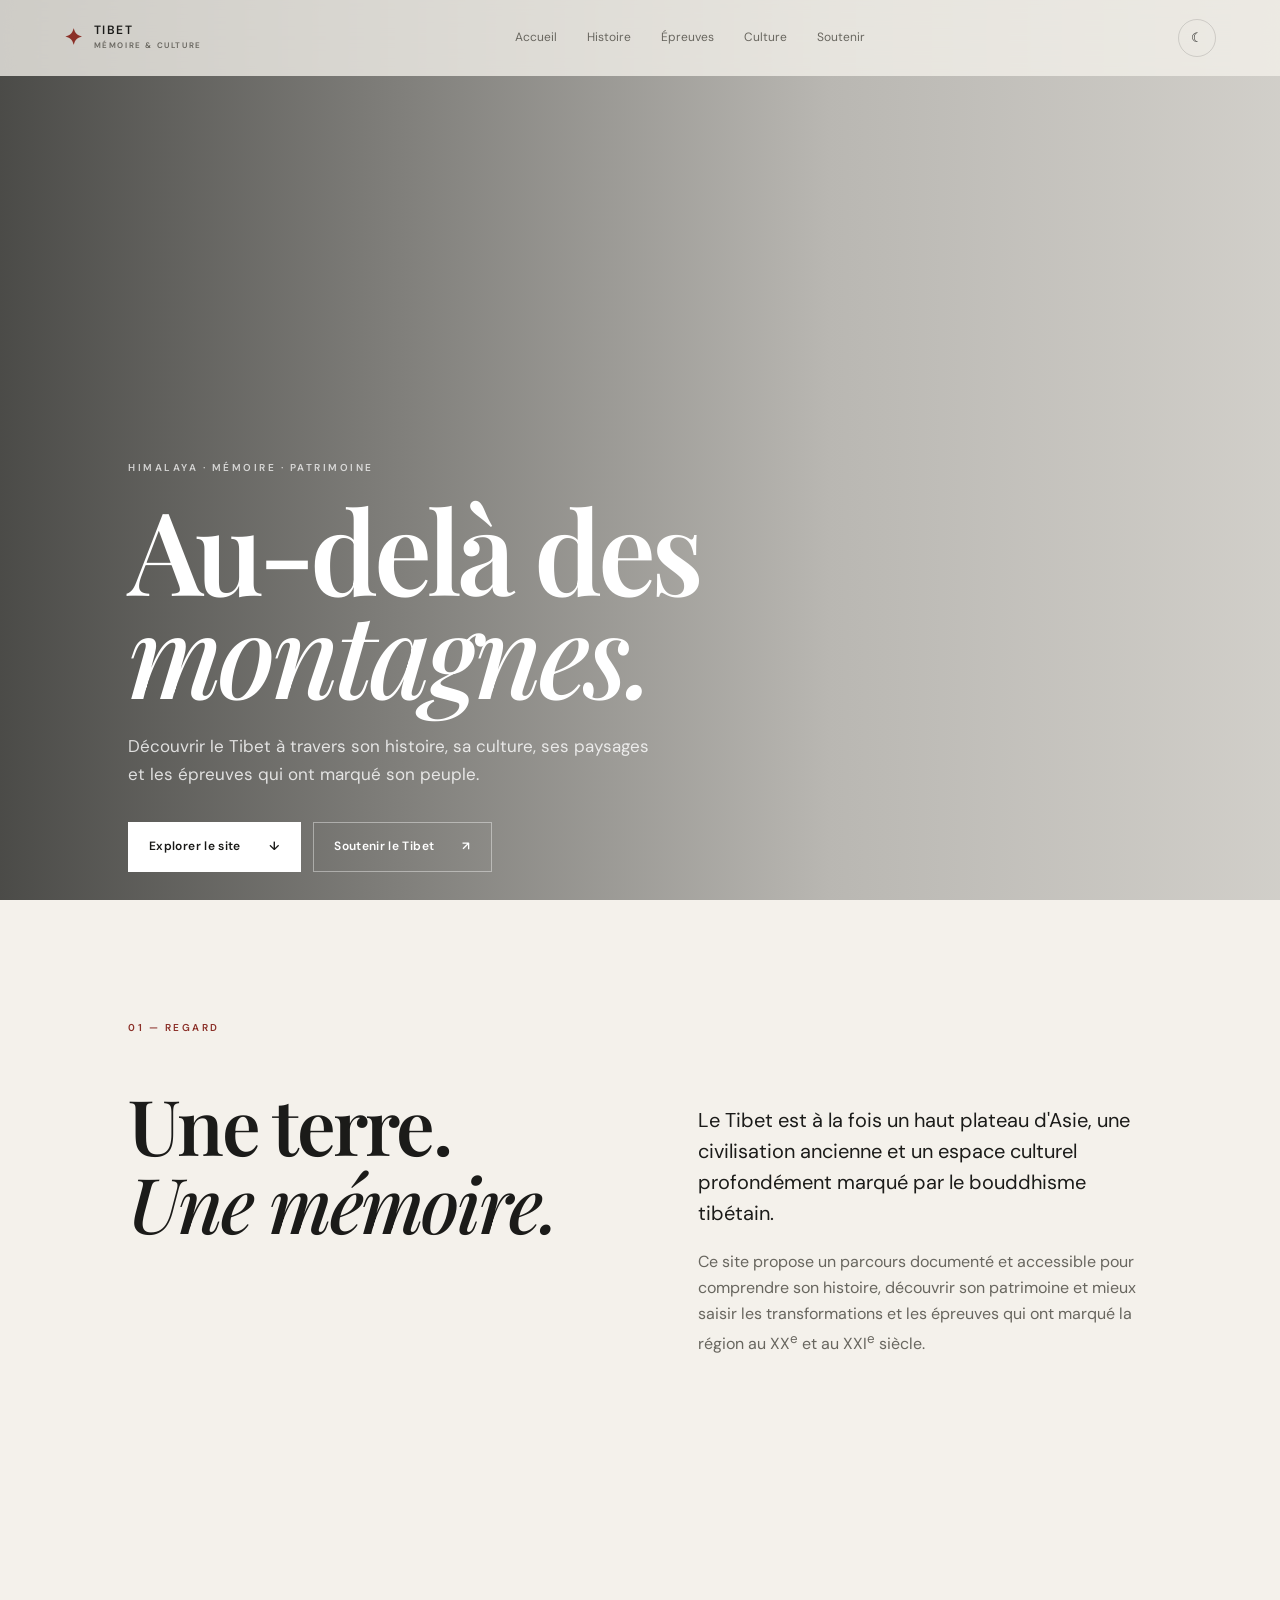
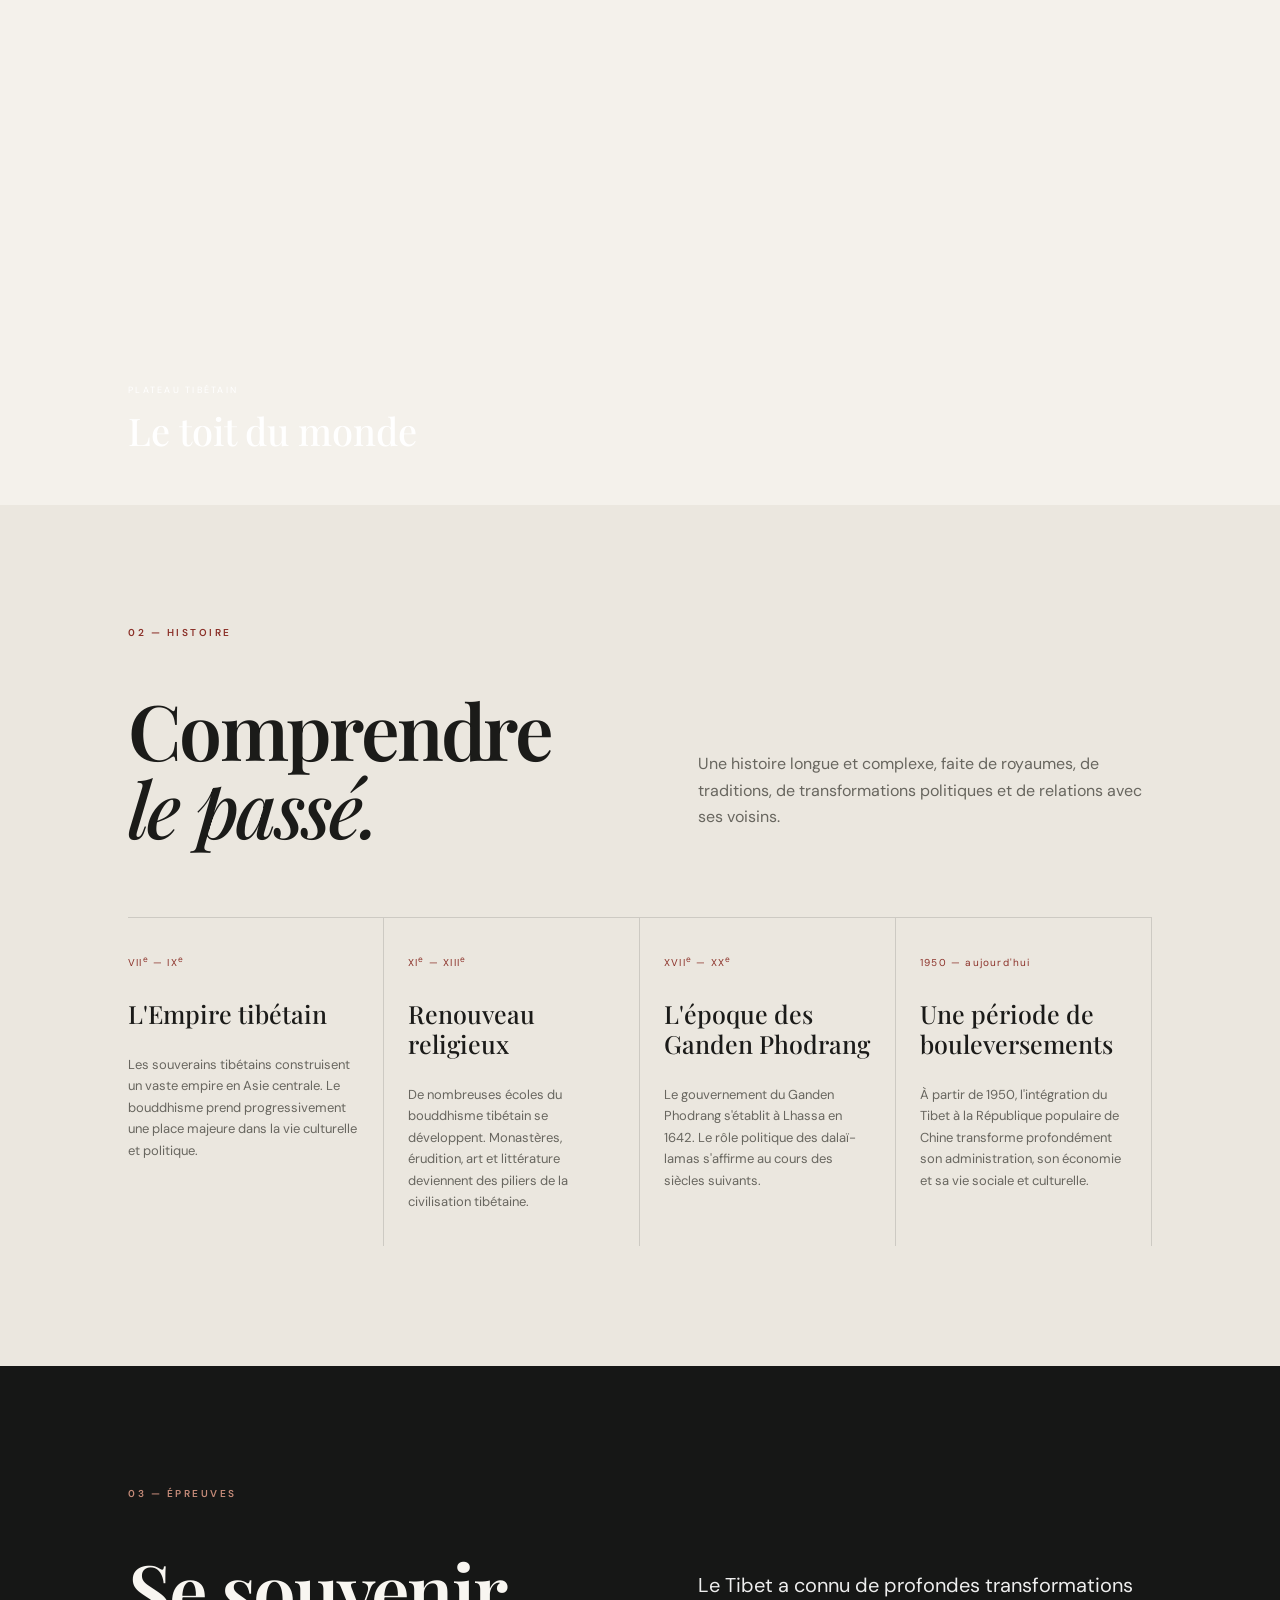
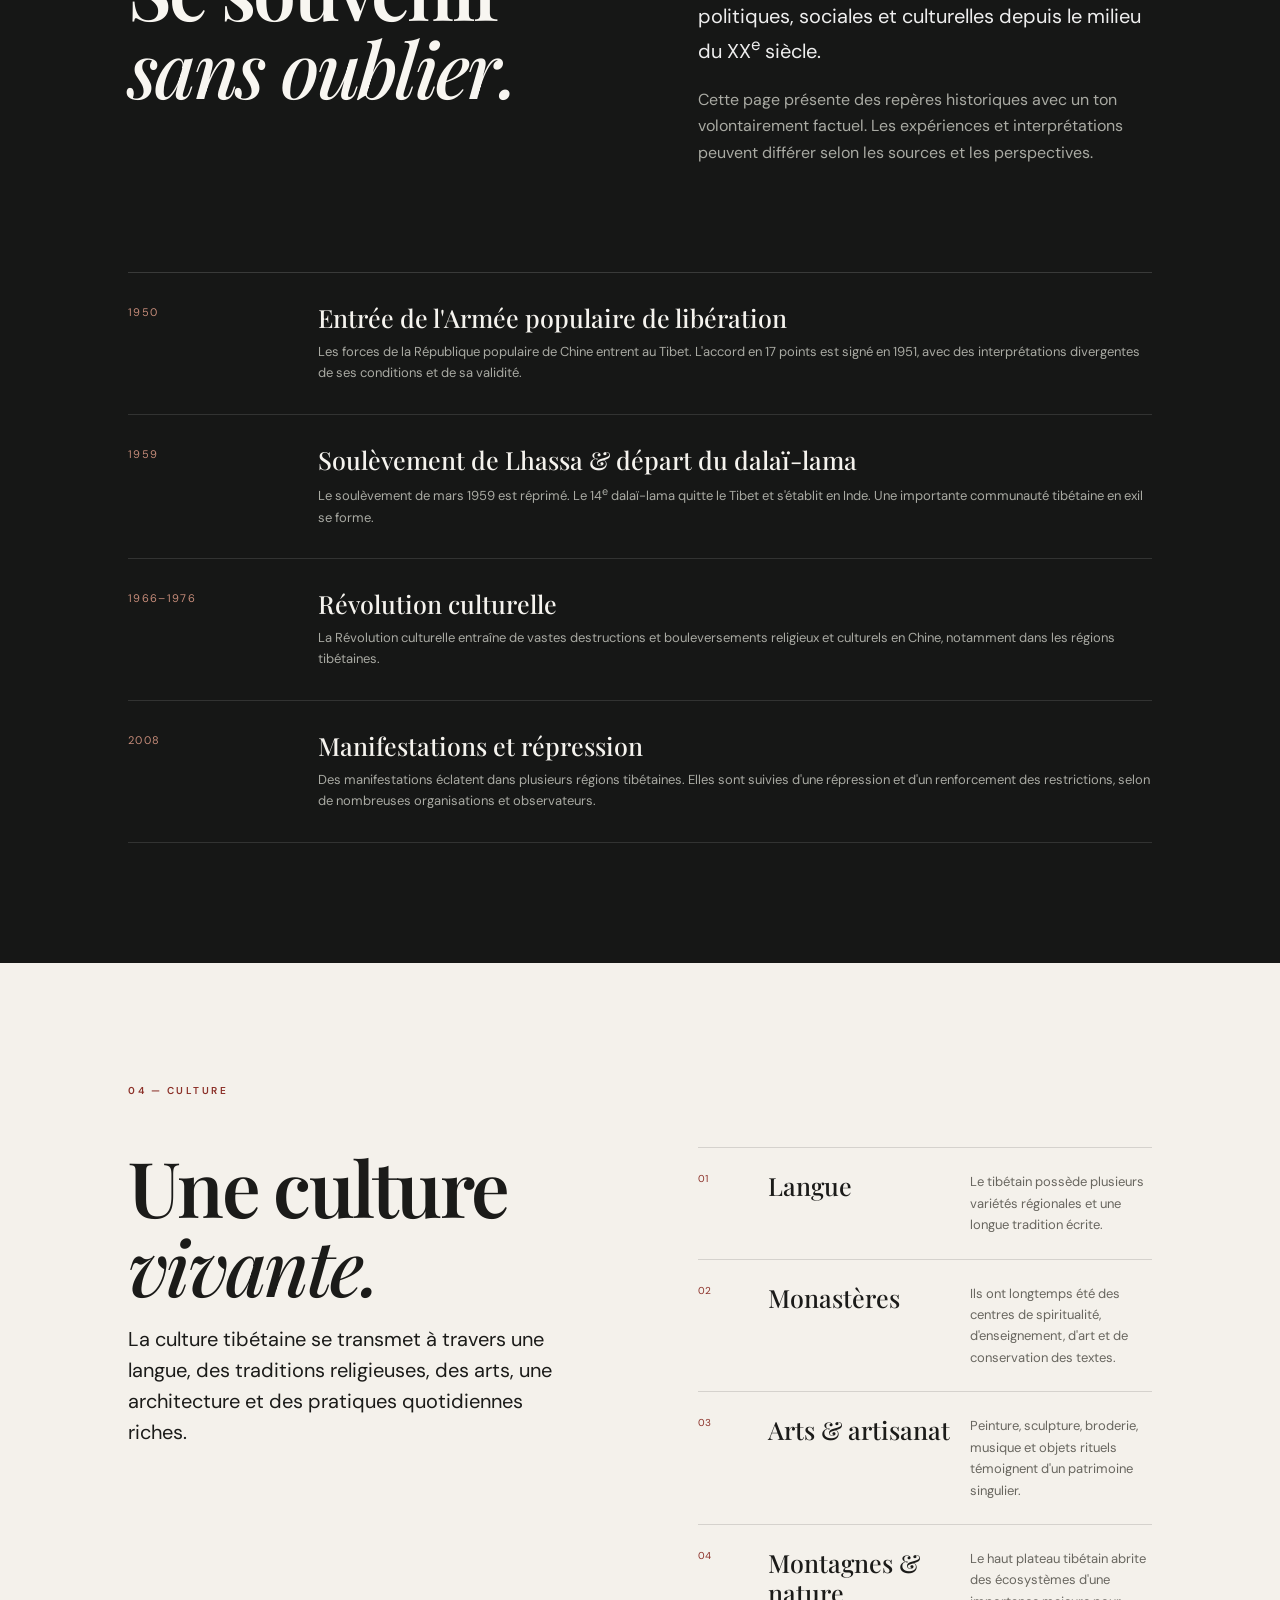
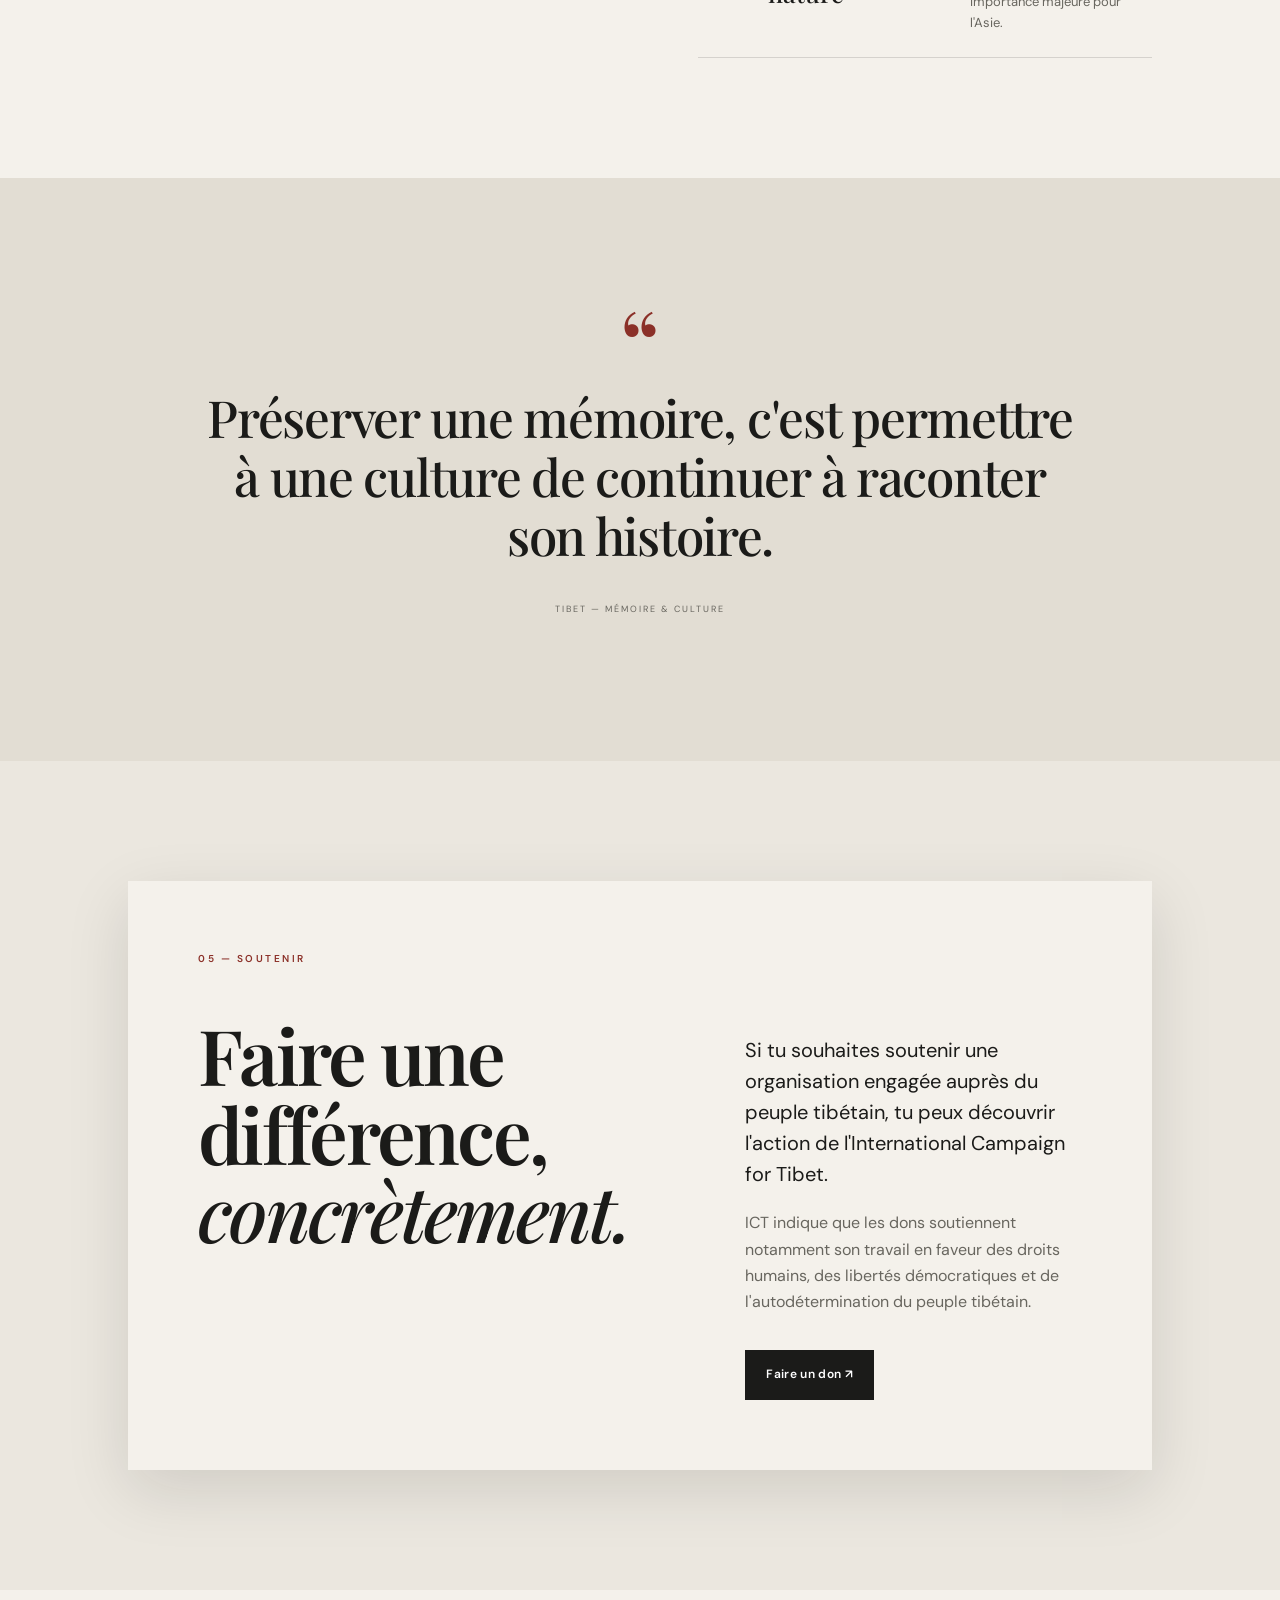
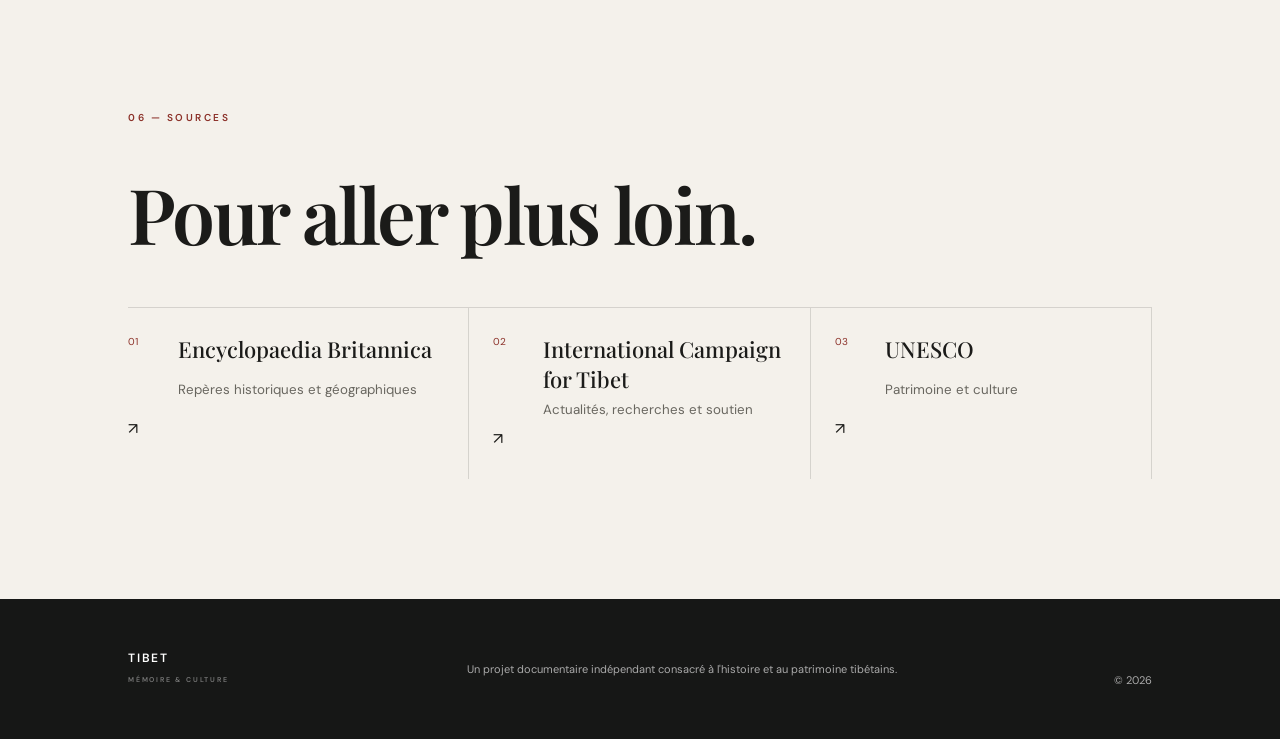
==== index.html @ 8e28e3fe "Add files via upload" ====
<!doctype html>
<html lang="fr">
<head>
  <meta charset="utf-8">
  <meta name="viewport" content="width=device-width,initial-scale=1">
  <meta name="description" content="Tibet — mémoire, culture et résilience. Un site documentaire consacré à l'histoire, au patrimoine et aux épreuves du Tibet.">
  <title>Tibet — Mémoire & Culture</title>
  <link rel="preconnect" href="https://fonts.googleapis.com">
  <link rel="preconnect" href="https://fonts.gstatic.com" crossorigin>
  <link href="https://fonts.googleapis.com/css2?family=DM+Sans:wght@400;500;600&family=Playfair+Display:wght@500;600;700&display=swap" rel="stylesheet">
  <link rel="stylesheet" href="style.css">
</head>
<body>
<header class="site-header">
  <a class="brand" href="#accueil" aria-label="Tibet Mémoire accueil"><span class="brand-mark">✦</span><span>TIBET<br><small>MÉMOIRE & CULTURE</small></span></a>
  <nav id="nav">
    <a href="#accueil">Accueil</a><a href="#histoire">Histoire</a><a href="#epreuves">Épreuves</a><a href="#culture">Culture</a><a href="#soutenir">Soutenir</a>
  </nav>
  <button class="theme-toggle" id="themeToggle" aria-label="Changer de thème"><span>☾</span></button>
  <button class="menu-toggle" id="menuToggle" aria-label="Ouvrir le menu">☰</button>
</header>

<main>
<section class="hero" id="accueil">
  <div class="hero-overlay"></div>
  <div class="hero-content reveal">
    <p class="eyebrow">Himalaya · Mémoire · Patrimoine</p>
    <h1>Au-delà des<br><em>montagnes.</em></h1>
    <p class="hero-copy">Découvrir le Tibet à travers son histoire, sa culture, ses paysages et les épreuves qui ont marqué son peuple.</p>
    <div class="actions"><a class="btn btn-light" href="#histoire">Explorer le site <span>↓</span></a><a class="btn btn-ghost" href="#soutenir">Soutenir le Tibet <span>↗</span></a></div>
  </div>
  <div class="hero-scroll">FAIRE DÉFILER <span>↓</span></div>
</section>

<section class="intro section reveal">
  <div class="section-label">01 — Regard</div>
  <div class="intro-grid"><h2>Une terre.<br><em>Une mémoire.</em></h2><div><p class="lead">Le Tibet est à la fois un haut plateau d'Asie, une civilisation ancienne et un espace culturel profondément marqué par le bouddhisme tibétain.</p><p>Ce site propose un parcours documenté et accessible pour comprendre son histoire, découvrir son patrimoine et mieux saisir les transformations et les épreuves qui ont marqué la région au XX<sup>e</sup> et au XXI<sup>e</sup> siècle.</p></div></div>
</section>

<section class="feature-image" aria-label="Paysage himalayen"><div class="feature-caption"><span>PLATEAU TIBÉTAIN</span><strong>Le toit du monde</strong></div></section>

<section class="cards section reveal" id="histoire">
  <div class="section-label">02 — Histoire</div>
  <div class="cards-head"><h2>Comprendre<br><em>le passé.</em></h2><p>Une histoire longue et complexe, faite de royaumes, de traditions, de transformations politiques et de relations avec ses voisins.</p></div>
  <div class="timeline">
    <article><span class="year">VII<sup>e</sup> — IX<sup>e</sup></span><h3>L'Empire tibétain</h3><p>Les souverains tibétains construisent un vaste empire en Asie centrale. Le bouddhisme prend progressivement une place majeure dans la vie culturelle et politique.</p></article>
    <article><span class="year">XI<sup>e</sup> — XIII<sup>e</sup></span><h3>Renouveau religieux</h3><p>De nombreuses écoles du bouddhisme tibétain se développent. Monastères, érudition, art et littérature deviennent des piliers de la civilisation tibétaine.</p></article>
    <article><span class="year">XVII<sup>e</sup> — XX<sup>e</sup></span><h3>L'époque des Ganden Phodrang</h3><p>Le gouvernement du Ganden Phodrang s'établit à Lhassa en 1642. Le rôle politique des dalaï-lamas s'affirme au cours des siècles suivants.</p></article>
    <article><span class="year">1950 — aujourd'hui</span><h3>Une période de bouleversements</h3><p>À partir de 1950, l'intégration du Tibet à la République populaire de Chine transforme profondément son administration, son économie et sa vie sociale et culturelle.</p></article>
  </div>
</section>

<section class="dark-section reveal" id="epreuves">
  <div class="section section-dark"><div class="section-label">03 — Épreuves</div><div class="dark-grid"><div><h2>Se souvenir<br><em>sans oublier.</em></h2></div><div><p class="lead">Le Tibet a connu de profondes transformations politiques, sociales et culturelles depuis le milieu du XX<sup>e</sup> siècle.</p><p>Cette page présente des repères historiques avec un ton volontairement factuel. Les expériences et interprétations peuvent différer selon les sources et les perspectives.</p></div></div>
  <div class="event-list">
    <div><span>1950</span><div><h3>Entrée de l'Armée populaire de libération</h3><p>Les forces de la République populaire de Chine entrent au Tibet. L'accord en 17 points est signé en 1951, avec des interprétations divergentes de ses conditions et de sa validité.</p></div></div>
    <div><span>1959</span><div><h3>Soulèvement de Lhassa & départ du dalaï-lama</h3><p>Le soulèvement de mars 1959 est réprimé. Le 14<sup>e</sup> dalaï-lama quitte le Tibet et s'établit en Inde. Une importante communauté tibétaine en exil se forme.</p></div></div>
    <div><span>1966–1976</span><div><h3>Révolution culturelle</h3><p>La Révolution culturelle entraîne de vastes destructions et bouleversements religieux et culturels en Chine, notamment dans les régions tibétaines.</p></div></div>
    <div><span>2008</span><div><h3>Manifestations et répression</h3><p>Des manifestations éclatent dans plusieurs régions tibétaines. Elles sont suivies d'une répression et d'un renforcement des restrictions, selon de nombreuses organisations et observateurs.</p></div></div>
  </div></div>
</section>

<section class="culture section reveal" id="culture">
  <div class="section-label">04 — Culture</div><div class="culture-grid"><div><h2>Une culture<br><em>vivante.</em></h2><p class="lead">La culture tibétaine se transmet à travers une langue, des traditions religieuses, des arts, une architecture et des pratiques quotidiennes riches.</p></div><div class="culture-items">
    <div><span>01</span><h3>Langue</h3><p>Le tibétain possède plusieurs variétés régionales et une longue tradition écrite.</p></div>
    <div><span>02</span><h3>Monastères</h3><p>Ils ont longtemps été des centres de spiritualité, d'enseignement, d'art et de conservation des textes.</p></div>
    <div><span>03</span><h3>Arts & artisanat</h3><p>Peinture, sculpture, broderie, musique et objets rituels témoignent d'un patrimoine singulier.</p></div>
    <div><span>04</span><h3>Montagnes & nature</h3><p>Le haut plateau tibétain abrite des écosystèmes d'une importance majeure pour l'Asie.</p></div>
  </div></div>
</section>

<section class="quote reveal"><div>“</div><blockquote>Préserver une mémoire, c'est permettre à une culture de continuer à raconter son histoire.</blockquote><span>TIBET — MÉMOIRE & CULTURE</span></section>

<section class="support section reveal" id="soutenir">
  <div class="support-card"><div class="section-label">05 — Soutenir</div><div class="support-grid"><div><h2>Faire une différence,<br><em>concrètement.</em></h2></div><div><p class="lead">Si tu souhaites soutenir une organisation engagée auprès du peuple tibétain, tu peux découvrir l'action de l'International Campaign for Tibet.</p><p>ICT indique que les dons soutiennent notamment son travail en faveur des droits humains, des libertés démocratiques et de l'autodétermination du peuple tibétain.</p><a class="btn btn-dark" href="https://savetibet.org/support-tibet/" target="_blank" rel="noopener">Faire un don ↗</a></div></div></div>
</section>

<section class="sources section reveal">
  <div class="section-label">06 — Sources</div><h2>Pour aller plus loin.</h2>
  <div class="source-grid"><a href="https://www.britannica.com/place/Tibet" target="_blank" rel="noopener"><span>01</span><strong>Encyclopaedia Britannica</strong><small>Repères historiques et géographiques</small>↗</a><a href="https://savetibet.org/" target="_blank" rel="noopener"><span>02</span><strong>International Campaign for Tibet</strong><small>Actualités, recherches et soutien</small>↗</a><a href="https://www.unesco.org/en" target="_blank" rel="noopener"><span>03</span><strong>UNESCO</strong><small>Patrimoine et culture</small>↗</a></div>
</section>
</main>

<footer><div class="footer-brand">TIBET<br><small>MÉMOIRE & CULTURE</small></div><p>Un projet documentaire indépendant consacré à l'histoire et au patrimoine tibétains.</p><span>© 2026</span></footer>
<script src="script.js"></script>
</body></html>
---- style.css ----
:root{--bg:#f4f1eb;--surface:#ebe7df;--text:#1b1b19;--muted:#68665f;--line:rgba(27,27,25,.14);--accent:#8b3028;--dark:#161716;--dark2:#20211f;--white:#f8f6f1;--shadow:0 20px 60px rgba(20,20,15,.12)}*{box-sizing:border-box}html{scroll-behavior:smooth}body{margin:0;background:var(--bg);color:var(--text);font-family:"DM Sans",sans-serif;line-height:1.65}a{color:inherit;text-decoration:none}.site-header{height:76px;position:fixed;top:0;left:0;right:0;z-index:20;display:flex;align-items:center;justify-content:space-between;padding:0 5vw;background:rgba(244,241,235,.78);backdrop-filter:blur(16px);border-bottom:1px solid transparent;transition:.3s}.site-header.scrolled{border-color:var(--line)}.brand{display:flex;gap:10px;align-items:center;font-weight:600;letter-spacing:.13em;font-size:12px;line-height:1.15}.brand-mark{font-size:22px;color:var(--accent)}.brand small{font-size:8px;color:var(--muted);letter-spacing:.2em}.site-header nav{display:flex;gap:30px;font-size:12px;color:var(--muted)}.site-header nav a:hover{color:var(--text)}.theme-toggle,.menu-toggle{border:1px solid var(--line);background:transparent;width:38px;height:38px;border-radius:50%;cursor:pointer;color:var(--text)}.menu-toggle{display:none;border-radius:8px}.hero{height:100vh;min-height:680px;position:relative;background-image:url("https://images.unsplash.com/photo-1518005020951-eccb494ad742?auto=format&fit=crop&w=2200&q=85");background-size:cover;background-position:center}.hero-overlay{position:absolute;inset:0;background:linear-gradient(90deg,rgba(10,11,9,.72),rgba(10,11,9,.25) 65%,rgba(10,11,9,.15))}.hero-content{position:absolute;left:10vw;top:50%;transform:translateY(-42%);max-width:760px;color:#fff}.eyebrow,.section-label{font-size:10px;letter-spacing:.25em;text-transform:uppercase;font-weight:600}.eyebrow{color:rgba(255,255,255,.72);margin-bottom:20px}.hero h1{font:600 clamp(64px,9vw,132px)/.9 "Playfair Display",serif;letter-spacing:-.04em;margin:0}.hero h1 em,h2 em{font-weight:500}.hero-copy{font-size:17px;max-width:540px;color:rgba(255,255,255,.8);margin:28px 0 34px}.actions{display:flex;gap:12px}.btn{display:inline-flex;align-items:center;gap:28px;padding:14px 20px;font-size:12px;font-weight:600;letter-spacing:.03em;border:1px solid transparent;transition:.25s}.btn-light{background:#fff;color:#181816}.btn-light:hover{transform:translateY(-2px)}.btn-ghost{border-color:rgba(255,255,255,.4);color:#fff}.btn-ghost:hover{background:rgba(255,255,255,.1)}.hero-scroll{position:absolute;bottom:30px;left:10vw;color:rgba(255,255,255,.65);font-size:9px;letter-spacing:.2em}.hero-scroll span{margin-left:14px}.section{padding:120px 10vw}.section-label{color:var(--accent);margin-bottom:48px}.intro-grid,.cards-head,.dark-grid,.culture-grid,.support-grid{display:grid;grid-template-columns:1fr 1fr;gap:9vw}.intro h2,.cards h2,.dark-section h2,.culture h2,.support h2,.sources h2{font:600 clamp(48px,6vw,82px)/1.02 "Playfair Display",serif;letter-spacing:-.035em;margin:0}.intro p{color:var(--muted);max-width:540px}.lead{font-size:20px;line-height:1.55;color:var(--text)!important}.feature-image{height:68vh;min-height:500px;background:url("https://images.unsplash.com/photo-1548013146-72479768bada?auto=format&fit=crop&w=2200&q=85") center/cover;position:relative}.feature-caption{position:absolute;bottom:8%;left:10vw;color:#fff}.feature-caption span{display:block;font-size:9px;letter-spacing:.25em;margin-bottom:8px}.feature-caption strong{font:500 38px "Playfair Display",serif}.cards{background:var(--surface)}.cards-head{align-items:end;margin-bottom:70px}.cards-head p{color:var(--muted);max-width:470px}.timeline{display:grid;grid-template-columns:repeat(4,1fr);border-top:1px solid var(--line)}.timeline article{padding:30px 22px 20px 0;border-right:1px solid var(--line)}.timeline article+article{padding-left:24px}.year{color:var(--accent);font-size:10px;letter-spacing:.12em}.timeline h3,.event-list h3,.culture-items h3{font:500 25px/1.2 "Playfair Display",serif}.timeline p,.event-list p,.culture-items p{color:var(--muted);font-size:13px}.dark-section{background:var(--dark);color:var(--white)}.section-dark{padding:120px 10vw}.section-dark .section-label{color:#c58b79}.dark-grid{margin-bottom:90px}.dark-grid p{color:#a9aaa3}.dark-grid .lead{color:#eee!important}.event-list{border-top:1px solid rgba(255,255,255,.15)}.event-list>div{display:grid;grid-template-columns:160px 1fr;gap:30px;padding:30px 0;border-bottom:1px solid rgba(255,255,255,.12)}.event-list>div>span{color:#c58b79;font-size:11px;letter-spacing:.12em}.event-list h3{margin:0;color:#f5f3ee}.event-list p{margin:8px 0 0;color:#a9aaa3}.culture-grid{align-items:start}.culture-items{border-top:1px solid var(--line)}.culture-items>div{display:grid;grid-template-columns:50px 1fr 1fr;gap:20px;align-items:start;padding:23px 0;border-bottom:1px solid var(--line)}.culture-items span{color:var(--accent);font-size:10px}.culture-items h3{margin:0}.culture-items p{margin:0}.quote{padding:140px 15vw;text-align:center;background:#e2ddd3}.quote div{font:100px/0.5 "Playfair Display",serif;color:var(--accent)}blockquote{font:500 clamp(32px,4vw,60px)/1.15 "Playfair Display",serif;max-width:900px;margin:20px auto 30px;letter-spacing:-.025em}.quote span{font-size:9px;letter-spacing:.22em;color:var(--muted)}.support{background:var(--surface)}.support-card{padding:70px;background:var(--bg);box-shadow:var(--shadow)}.support-grid p{color:var(--muted);max-width:500px}.btn-dark{background:var(--text);color:#fff;margin-top:18px}.btn-dark:hover{background:var(--accent)}.sources h2{margin-bottom:55px}.source-grid{display:grid;grid-template-columns:repeat(3,1fr);border-top:1px solid var(--line)}.source-grid a{padding:26px 20px 26px 0;border-right:1px solid var(--line);display:grid;grid-template-columns:40px 1fr;gap:5px 10px;transition:.2s}.source-grid a+a{padding-left:24px}.source-grid a:hover{transform:translateY(-3px)}.source-grid span{color:var(--accent);font-size:10px}.source-grid strong{font:500 22px "Playfair Display",serif}.source-grid small{grid-column:2;color:var(--muted)}.source-grid a::after{grid-column:2;color:var(--accent)}footer{background:var(--dark);color:#aaa;padding:50px 10vw;display:grid;grid-template-columns:1fr 2fr auto;gap:30px;align-items:end;font-size:11px}footer p{max-width:450px}.footer-brand{color:#fff;font-size:12px;letter-spacing:.15em;font-weight:600}.footer-brand small{font-size:7px;color:#777}.reveal{opacity:0;transform:translateY(25px);transition:opacity .8s ease,transform .8s ease}.reveal.visible{opacity:1;transform:none}@media(max-width:850px){.site-header{padding:0 5vw}.site-header nav{display:none;position:absolute;top:76px;left:0;right:0;background:var(--bg);padding:20px 5vw;flex-direction:column;gap:18px;border-bottom:1px solid var(--line)}.site-header nav.open{display:flex}.menu-toggle{display:block}.theme-toggle{margin-left:auto;margin-right:10px}.hero-content{left:7vw;right:7vw}.hero h1{font-size:70px}.section,.section-dark{padding:85px 7vw}.intro-grid,.cards-head,.dark-grid,.culture-grid,.support-grid{grid-template-columns:1fr;gap:35px}.timeline{grid-template-columns:1fr 1fr}.timeline article{border-bottom:1px solid var(--line)}.feature-image{height:55vh}.event-list>div{grid-template-columns:90px 1fr}.culture-items>div{grid-template-columns:40px 1fr}.culture-items p{grid-column:2}.source-grid{grid-template-columns:1fr}.source-grid a,.source-grid a+a{padding-left:0;border-right:0;border-bottom:1px solid var(--line)}footer{grid-template-columns:1fr;padding:45px 7vw}}@media(max-width:520px){.hero{min-height:620px}.hero h1{font-size:57px}.hero-copy{font-size:15px}.actions{flex-direction:column;align-items:flex-start}.timeline{grid-template-columns:1fr}.feature-caption strong{font-size:30px}.support-card{padding:35px 25px}.quote{padding:100px 8vw}.event-list>div{grid-template-columns:1fr}.event-list>div>span{margin-bottom:-15px}}
body.dark{--bg:#111210;--surface:#1b1c19;--text:#efede6;--muted:#aaa9a1;--line:rgba(239,237,230,.14);--accent:#c87967}.dark .site-header{background:rgba(17,18,16,.78)}body.dark .cards,body.dark .support{background:#1b1c19}body.dark .quote{background:#242520}body.dark .support-card{background:#111210}body.dark .lead{color:#eee!important}
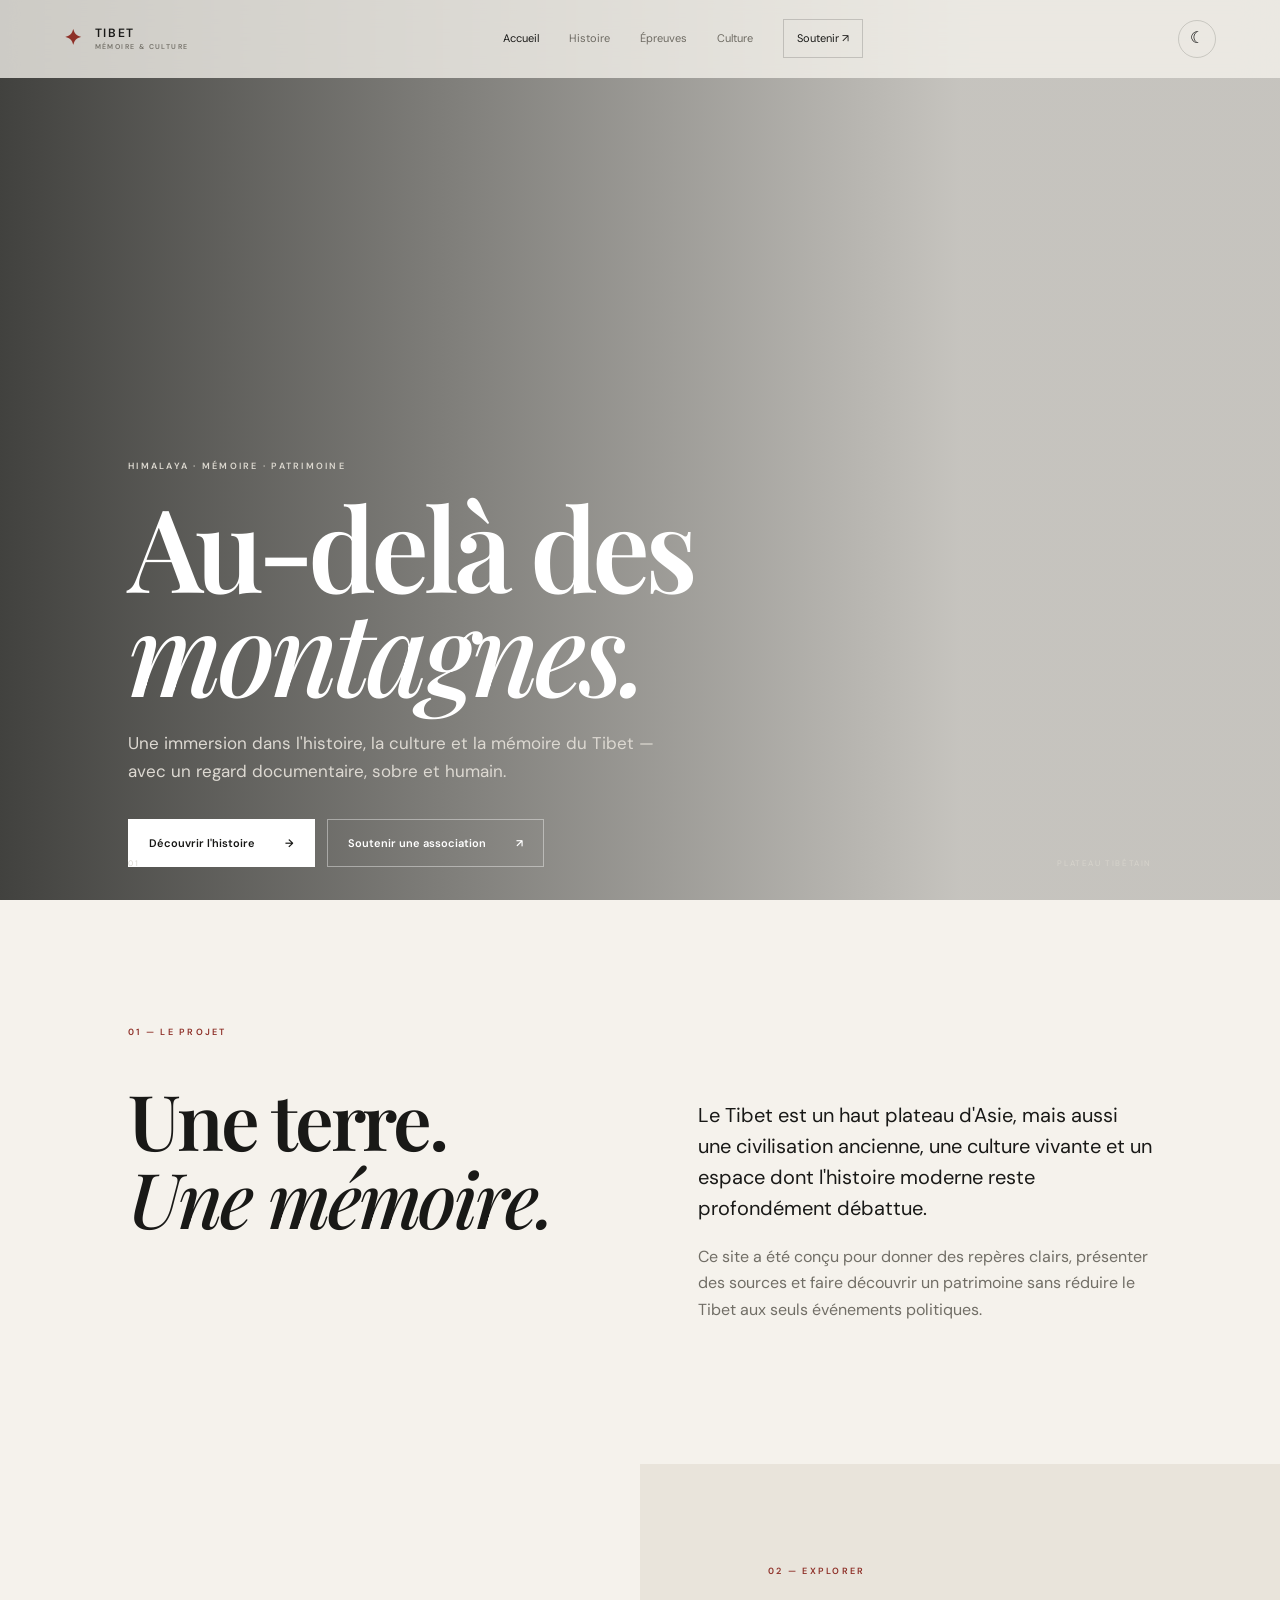
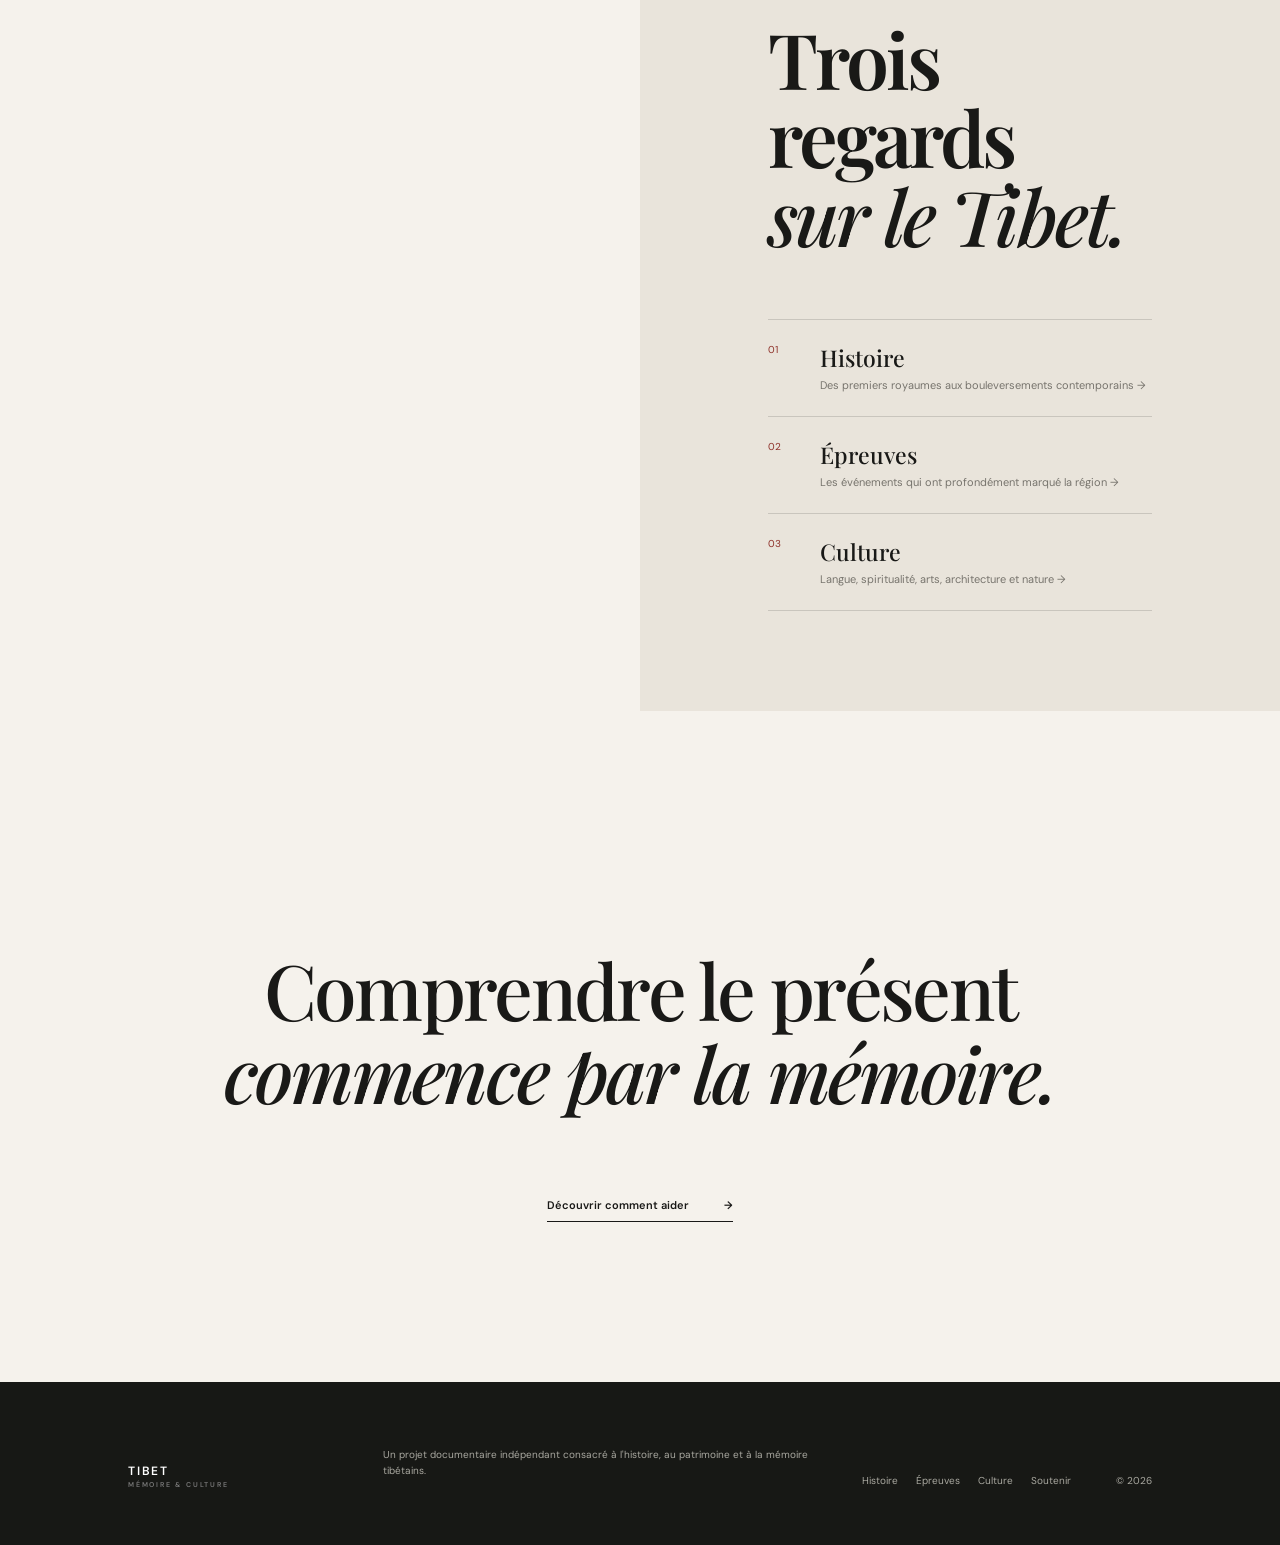
==== commit 8bb96a04: "Add files via upload" ====
--- a/index.html
+++ b/index.html
@@ -1,86 +1,38 @@
-<!doctype html>
-<html lang="fr">
-<head>
-  <meta charset="utf-8">
-  <meta name="viewport" content="width=device-width,initial-scale=1">
-  <meta name="description" content="Tibet — mémoire, culture et résilience. Un site documentaire consacré à l'histoire, au patrimoine et aux épreuves du Tibet.">
-  <title>Tibet — Mémoire & Culture</title>
-  <link rel="preconnect" href="https://fonts.googleapis.com">
-  <link rel="preconnect" href="https://fonts.gstatic.com" crossorigin>
-  <link href="https://fonts.googleapis.com/css2?family=DM+Sans:wght@400;500;600&family=Playfair+Display:wght@500;600;700&display=swap" rel="stylesheet">
-  <link rel="stylesheet" href="style.css">
-</head>
-<body>
-<header class="site-header">
-  <a class="brand" href="#accueil" aria-label="Tibet Mémoire accueil"><span class="brand-mark">✦</span><span>TIBET<br><small>MÉMOIRE & CULTURE</small></span></a>
-  <nav id="nav">
-    <a href="#accueil">Accueil</a><a href="#histoire">Histoire</a><a href="#epreuves">Épreuves</a><a href="#culture">Culture</a><a href="#soutenir">Soutenir</a>
+<!doctype html><html lang="fr"><head><meta charset="UTF-8">
+<meta name="viewport" content="width=device-width, initial-scale=1.0">
+<meta name="description" content="Tibet — Mémoire & Culture, un site documentaire consacré à l'histoire, au patrimoine et aux épreuves du Tibet.">
+<link rel="preconnect" href="https://fonts.googleapis.com">
+<link rel="preconnect" href="https://fonts.gstatic.com" crossorigin>
+<link href="https://fonts.googleapis.com/css2?family=DM+Sans:wght@400;500;600&family=Playfair+Display:wght@500;600;700&display=swap" rel="stylesheet">
+<link rel="stylesheet" href="style.css"><title>Tibet — Mémoire & Culture</title></head><body>
+<header class="header">
+  <a class="brand" href="index.html"><span class="brand-star">✦</span><span>TIBET<small>MÉMOIRE & CULTURE</small></span></a>
+  <nav class="nav">
+    <a href="index.html">Accueil</a>
+    <a href="histoire.html">Histoire</a>
+    <a href="epreuves.html">Épreuves</a>
+    <a href="culture.html">Culture</a>
+    <a class="nav-donate" href="soutenir.html">Soutenir <span>↗</span></a>
   </nav>
-  <button class="theme-toggle" id="themeToggle" aria-label="Changer de thème"><span>☾</span></button>
-  <button class="menu-toggle" id="menuToggle" aria-label="Ouvrir le menu">☰</button>
+  <div class="header-actions"><button id="theme" class="icon-btn" aria-label="Changer de thème">☾</button><button id="menu" class="icon-btn menu-btn" aria-label="Menu">☰</button></div>
 </header>
+<main>
+<section class="hero home-hero"><div class="hero-shade"></div><div class="hero-content reveal">
+<p class="eyebrow">Himalaya · Mémoire · Patrimoine</p>
+<h1>Au-delà des<br><em>montagnes.</em></h1>
+<p class="hero-text">Une immersion dans l'histoire, la culture et la mémoire du Tibet — avec un regard documentaire, sobre et humain.</p>
+<div class="actions"><a class="btn btn-light" href="histoire.html">Découvrir l'histoire <span>→</span></a><a class="btn btn-outline" href="soutenir.html">Soutenir une association <span>↗</span></a></div>
+</div><div class="hero-meta"><span>01</span><span>PLATEAU TIBÉTAIN</span></div></section>
 
-<main>
-<section class="hero" id="accueil">
-  <div class="hero-overlay"></div>
-  <div class="hero-content reveal">
-    <p class="eyebrow">Himalaya · Mémoire · Patrimoine</p>
-    <h1>Au-delà des<br><em>montagnes.</em></h1>
-    <p class="hero-copy">Découvrir le Tibet à travers son histoire, sa culture, ses paysages et les épreuves qui ont marqué son peuple.</p>
-    <div class="actions"><a class="btn btn-light" href="#histoire">Explorer le site <span>↓</span></a><a class="btn btn-ghost" href="#soutenir">Soutenir le Tibet <span>↗</span></a></div>
-  </div>
-  <div class="hero-scroll">FAIRE DÉFILER <span>↓</span></div>
-</section>
+<section class="intro section reveal"><div class="kicker">01 — Le projet</div><div class="two-col"><div><h2>Une terre.<br><em>Une mémoire.</em></h2></div><div><p class="lead">Le Tibet est un haut plateau d'Asie, mais aussi une civilisation ancienne, une culture vivante et un espace dont l'histoire moderne reste profondément débattue.</p><p>Ce site a été conçu pour donner des repères clairs, présenter des sources et faire découvrir un patrimoine sans réduire le Tibet aux seuls événements politiques.</p></div></div></section>
 
-<section class="intro section reveal">
-  <div class="section-label">01 — Regard</div>
-  <div class="intro-grid"><h2>Une terre.<br><em>Une mémoire.</em></h2><div><p class="lead">Le Tibet est à la fois un haut plateau d'Asie, une civilisation ancienne et un espace culturel profondément marqué par le bouddhisme tibétain.</p><p>Ce site propose un parcours documenté et accessible pour comprendre son histoire, découvrir son patrimoine et mieux saisir les transformations et les épreuves qui ont marqué la région au XX<sup>e</sup> et au XXI<sup>e</sup> siècle.</p></div></div>
-</section>
+<section class="split-feature reveal"><div class="feature-photo"></div><div class="feature-copy"><span class="kicker">02 — Explorer</span><h2>Trois regards<br><em>sur le Tibet.</em></h2><div class="mini-links"><a href="histoire.html"><span>01</span><strong>Histoire</strong><small>Des premiers royaumes aux bouleversements contemporains →</small></a><a href="epreuves.html"><span>02</span><strong>Épreuves</strong><small>Les événements qui ont profondément marqué la région →</small></a><a href="culture.html"><span>03</span><strong>Culture</strong><small>Langue, spiritualité, arts, architecture et nature →</small></a></div></div></section>
 
-<section class="feature-image" aria-label="Paysage himalayen"><div class="feature-caption"><span>PLATEAU TIBÉTAIN</span><strong>Le toit du monde</strong></div></section>
-
-<section class="cards section reveal" id="histoire">
-  <div class="section-label">02 — Histoire</div>
-  <div class="cards-head"><h2>Comprendre<br><em>le passé.</em></h2><p>Une histoire longue et complexe, faite de royaumes, de traditions, de transformations politiques et de relations avec ses voisins.</p></div>
-  <div class="timeline">
-    <article><span class="year">VII<sup>e</sup> — IX<sup>e</sup></span><h3>L'Empire tibétain</h3><p>Les souverains tibétains construisent un vaste empire en Asie centrale. Le bouddhisme prend progressivement une place majeure dans la vie culturelle et politique.</p></article>
-    <article><span class="year">XI<sup>e</sup> — XIII<sup>e</sup></span><h3>Renouveau religieux</h3><p>De nombreuses écoles du bouddhisme tibétain se développent. Monastères, érudition, art et littérature deviennent des piliers de la civilisation tibétaine.</p></article>
-    <article><span class="year">XVII<sup>e</sup> — XX<sup>e</sup></span><h3>L'époque des Ganden Phodrang</h3><p>Le gouvernement du Ganden Phodrang s'établit à Lhassa en 1642. Le rôle politique des dalaï-lamas s'affirme au cours des siècles suivants.</p></article>
-    <article><span class="year">1950 — aujourd'hui</span><h3>Une période de bouleversements</h3><p>À partir de 1950, l'intégration du Tibet à la République populaire de Chine transforme profondément son administration, son économie et sa vie sociale et culturelle.</p></article>
-  </div>
-</section>
-
-<section class="dark-section reveal" id="epreuves">
-  <div class="section section-dark"><div class="section-label">03 — Épreuves</div><div class="dark-grid"><div><h2>Se souvenir<br><em>sans oublier.</em></h2></div><div><p class="lead">Le Tibet a connu de profondes transformations politiques, sociales et culturelles depuis le milieu du XX<sup>e</sup> siècle.</p><p>Cette page présente des repères historiques avec un ton volontairement factuel. Les expériences et interprétations peuvent différer selon les sources et les perspectives.</p></div></div>
-  <div class="event-list">
-    <div><span>1950</span><div><h3>Entrée de l'Armée populaire de libération</h3><p>Les forces de la République populaire de Chine entrent au Tibet. L'accord en 17 points est signé en 1951, avec des interprétations divergentes de ses conditions et de sa validité.</p></div></div>
-    <div><span>1959</span><div><h3>Soulèvement de Lhassa & départ du dalaï-lama</h3><p>Le soulèvement de mars 1959 est réprimé. Le 14<sup>e</sup> dalaï-lama quitte le Tibet et s'établit en Inde. Une importante communauté tibétaine en exil se forme.</p></div></div>
-    <div><span>1966–1976</span><div><h3>Révolution culturelle</h3><p>La Révolution culturelle entraîne de vastes destructions et bouleversements religieux et culturels en Chine, notamment dans les régions tibétaines.</p></div></div>
-    <div><span>2008</span><div><h3>Manifestations et répression</h3><p>Des manifestations éclatent dans plusieurs régions tibétaines. Elles sont suivies d'une répression et d'un renforcement des restrictions, selon de nombreuses organisations et observateurs.</p></div></div>
-  </div></div>
-</section>
-
-<section class="culture section reveal" id="culture">
-  <div class="section-label">04 — Culture</div><div class="culture-grid"><div><h2>Une culture<br><em>vivante.</em></h2><p class="lead">La culture tibétaine se transmet à travers une langue, des traditions religieuses, des arts, une architecture et des pratiques quotidiennes riches.</p></div><div class="culture-items">
-    <div><span>01</span><h3>Langue</h3><p>Le tibétain possède plusieurs variétés régionales et une longue tradition écrite.</p></div>
-    <div><span>02</span><h3>Monastères</h3><p>Ils ont longtemps été des centres de spiritualité, d'enseignement, d'art et de conservation des textes.</p></div>
-    <div><span>03</span><h3>Arts & artisanat</h3><p>Peinture, sculpture, broderie, musique et objets rituels témoignent d'un patrimoine singulier.</p></div>
-    <div><span>04</span><h3>Montagnes & nature</h3><p>Le haut plateau tibétain abrite des écosystèmes d'une importance majeure pour l'Asie.</p></div>
-  </div></div>
-</section>
-
-<section class="quote reveal"><div>“</div><blockquote>Préserver une mémoire, c'est permettre à une culture de continuer à raconter son histoire.</blockquote><span>TIBET — MÉMOIRE & CULTURE</span></section>
-
-<section class="support section reveal" id="soutenir">
-  <div class="support-card"><div class="section-label">05 — Soutenir</div><div class="support-grid"><div><h2>Faire une différence,<br><em>concrètement.</em></h2></div><div><p class="lead">Si tu souhaites soutenir une organisation engagée auprès du peuple tibétain, tu peux découvrir l'action de l'International Campaign for Tibet.</p><p>ICT indique que les dons soutiennent notamment son travail en faveur des droits humains, des libertés démocratiques et de l'autodétermination du peuple tibétain.</p><a class="btn btn-dark" href="https://savetibet.org/support-tibet/" target="_blank" rel="noopener">Faire un don ↗</a></div></div></div>
-</section>
-
-<section class="sources section reveal">
-  <div class="section-label">06 — Sources</div><h2>Pour aller plus loin.</h2>
-  <div class="source-grid"><a href="https://www.britannica.com/place/Tibet" target="_blank" rel="noopener"><span>01</span><strong>Encyclopaedia Britannica</strong><small>Repères historiques et géographiques</small>↗</a><a href="https://savetibet.org/" target="_blank" rel="noopener"><span>02</span><strong>International Campaign for Tibet</strong><small>Actualités, recherches et soutien</small>↗</a><a href="https://www.unesco.org/en" target="_blank" rel="noopener"><span>03</span><strong>UNESCO</strong><small>Patrimoine et culture</small>↗</a></div>
-</section>
-</main>
-
-<footer><div class="footer-brand">TIBET<br><small>MÉMOIRE & CULTURE</small></div><p>Un projet documentaire indépendant consacré à l'histoire et au patrimoine tibétains.</p><span>© 2026</span></footer>
-<script src="script.js"></script>
-</body></html>+<section class="statement section reveal"><p class="giant">Comprendre le présent<br><em>commence par la mémoire.</em></p><a class="text-link" href="soutenir.html">Découvrir comment aider <span>→</span></a></section>
+</main><footer class="footer">
+  <div class="footer-brand">TIBET<br><small>MÉMOIRE & CULTURE</small></div>
+  <p>Un projet documentaire indépendant consacré à l'histoire, au patrimoine et à la mémoire tibétains.</p>
+  <div class="footer-links"><a href="histoire.html">Histoire</a><a href="epreuves.html">Épreuves</a><a href="culture.html">Culture</a><a href="soutenir.html">Soutenir</a></div>
+  <span>© 2026</span>
+</footer>
+<script src="script.js"></script></body></html>
--- a/style.css
+++ b/style.css
@@ -1,2 +1,3 @@
-:root{--bg:#f4f1eb;--surface:#ebe7df;--text:#1b1b19;--muted:#68665f;--line:rgba(27,27,25,.14);--accent:#8b3028;--dark:#161716;--dark2:#20211f;--white:#f8f6f1;--shadow:0 20px 60px rgba(20,20,15,.12)}*{box-sizing:border-box}html{scroll-behavior:smooth}body{margin:0;background:var(--bg);color:var(--text);font-family:"DM Sans",sans-serif;line-height:1.65}a{color:inherit;text-decoration:none}.site-header{height:76px;position:fixed;top:0;left:0;right:0;z-index:20;display:flex;align-items:center;justify-content:space-between;padding:0 5vw;background:rgba(244,241,235,.78);backdrop-filter:blur(16px);border-bottom:1px solid transparent;transition:.3s}.site-header.scrolled{border-color:var(--line)}.brand{display:flex;gap:10px;align-items:center;font-weight:600;letter-spacing:.13em;font-size:12px;line-height:1.15}.brand-mark{font-size:22px;color:var(--accent)}.brand small{font-size:8px;color:var(--muted);letter-spacing:.2em}.site-header nav{display:flex;gap:30px;font-size:12px;color:var(--muted)}.site-header nav a:hover{color:var(--text)}.theme-toggle,.menu-toggle{border:1px solid var(--line);background:transparent;width:38px;height:38px;border-radius:50%;cursor:pointer;color:var(--text)}.menu-toggle{display:none;border-radius:8px}.hero{height:100vh;min-height:680px;position:relative;background-image:url("https://images.unsplash.com/photo-1518005020951-eccb494ad742?auto=format&fit=crop&w=2200&q=85");background-size:cover;background-position:center}.hero-overlay{position:absolute;inset:0;background:linear-gradient(90deg,rgba(10,11,9,.72),rgba(10,11,9,.25) 65%,rgba(10,11,9,.15))}.hero-content{position:absolute;left:10vw;top:50%;transform:translateY(-42%);max-width:760px;color:#fff}.eyebrow,.section-label{font-size:10px;letter-spacing:.25em;text-transform:uppercase;font-weight:600}.eyebrow{color:rgba(255,255,255,.72);margin-bottom:20px}.hero h1{font:600 clamp(64px,9vw,132px)/.9 "Playfair Display",serif;letter-spacing:-.04em;margin:0}.hero h1 em,h2 em{font-weight:500}.hero-copy{font-size:17px;max-width:540px;color:rgba(255,255,255,.8);margin:28px 0 34px}.actions{display:flex;gap:12px}.btn{display:inline-flex;align-items:center;gap:28px;padding:14px 20px;font-size:12px;font-weight:600;letter-spacing:.03em;border:1px solid transparent;transition:.25s}.btn-light{background:#fff;color:#181816}.btn-light:hover{transform:translateY(-2px)}.btn-ghost{border-color:rgba(255,255,255,.4);color:#fff}.btn-ghost:hover{background:rgba(255,255,255,.1)}.hero-scroll{position:absolute;bottom:30px;left:10vw;color:rgba(255,255,255,.65);font-size:9px;letter-spacing:.2em}.hero-scroll span{margin-left:14px}.section{padding:120px 10vw}.section-label{color:var(--accent);margin-bottom:48px}.intro-grid,.cards-head,.dark-grid,.culture-grid,.support-grid{display:grid;grid-template-columns:1fr 1fr;gap:9vw}.intro h2,.cards h2,.dark-section h2,.culture h2,.support h2,.sources h2{font:600 clamp(48px,6vw,82px)/1.02 "Playfair Display",serif;letter-spacing:-.035em;margin:0}.intro p{color:var(--muted);max-width:540px}.lead{font-size:20px;line-height:1.55;color:var(--text)!important}.feature-image{height:68vh;min-height:500px;background:url("https://images.unsplash.com/photo-1548013146-72479768bada?auto=format&fit=crop&w=2200&q=85") center/cover;position:relative}.feature-caption{position:absolute;bottom:8%;left:10vw;color:#fff}.feature-caption span{display:block;font-size:9px;letter-spacing:.25em;margin-bottom:8px}.feature-caption strong{font:500 38px "Playfair Display",serif}.cards{background:var(--surface)}.cards-head{align-items:end;margin-bottom:70px}.cards-head p{color:var(--muted);max-width:470px}.timeline{display:grid;grid-template-columns:repeat(4,1fr);border-top:1px solid var(--line)}.timeline article{padding:30px 22px 20px 0;border-right:1px solid var(--line)}.timeline article+article{padding-left:24px}.year{color:var(--accent);font-size:10px;letter-spacing:.12em}.timeline h3,.event-list h3,.culture-items h3{font:500 25px/1.2 "Playfair Display",serif}.timeline p,.event-list p,.culture-items p{color:var(--muted);font-size:13px}.dark-section{background:var(--dark);color:var(--white)}.section-dark{padding:120px 10vw}.section-dark .section-label{color:#c58b79}.dark-grid{margin-bottom:90px}.dark-grid p{color:#a9aaa3}.dark-grid .lead{color:#eee!important}.event-list{border-top:1px solid rgba(255,255,255,.15)}.event-list>div{display:grid;grid-template-columns:160px 1fr;gap:30px;padding:30px 0;border-bottom:1px solid rgba(255,255,255,.12)}.event-list>div>span{color:#c58b79;font-size:11px;letter-spacing:.12em}.event-list h3{margin:0;color:#f5f3ee}.event-list p{margin:8px 0 0;color:#a9aaa3}.culture-grid{align-items:start}.culture-items{border-top:1px solid var(--line)}.culture-items>div{display:grid;grid-template-columns:50px 1fr 1fr;gap:20px;align-items:start;padding:23px 0;border-bottom:1px solid var(--line)}.culture-items span{color:var(--accent);font-size:10px}.culture-items h3{margin:0}.culture-items p{margin:0}.quote{padding:140px 15vw;text-align:center;background:#e2ddd3}.quote div{font:100px/0.5 "Playfair Display",serif;color:var(--accent)}blockquote{font:500 clamp(32px,4vw,60px)/1.15 "Playfair Display",serif;max-width:900px;margin:20px auto 30px;letter-spacing:-.025em}.quote span{font-size:9px;letter-spacing:.22em;color:var(--muted)}.support{background:var(--surface)}.support-card{padding:70px;background:var(--bg);box-shadow:var(--shadow)}.support-grid p{color:var(--muted);max-width:500px}.btn-dark{background:var(--text);color:#fff;margin-top:18px}.btn-dark:hover{background:var(--accent)}.sources h2{margin-bottom:55px}.source-grid{display:grid;grid-template-columns:repeat(3,1fr);border-top:1px solid var(--line)}.source-grid a{padding:26px 20px 26px 0;border-right:1px solid var(--line);display:grid;grid-template-columns:40px 1fr;gap:5px 10px;transition:.2s}.source-grid a+a{padding-left:24px}.source-grid a:hover{transform:translateY(-3px)}.source-grid span{color:var(--accent);font-size:10px}.source-grid strong{font:500 22px "Playfair Display",serif}.source-grid small{grid-column:2;color:var(--muted)}.source-grid a::after{grid-column:2;color:var(--accent)}footer{background:var(--dark);color:#aaa;padding:50px 10vw;display:grid;grid-template-columns:1fr 2fr auto;gap:30px;align-items:end;font-size:11px}footer p{max-width:450px}.footer-brand{color:#fff;font-size:12px;letter-spacing:.15em;font-weight:600}.footer-brand small{font-size:7px;color:#777}.reveal{opacity:0;transform:translateY(25px);transition:opacity .8s ease,transform .8s ease}.reveal.visible{opacity:1;transform:none}@media(max-width:850px){.site-header{padding:0 5vw}.site-header nav{display:none;position:absolute;top:76px;left:0;right:0;background:var(--bg);padding:20px 5vw;flex-direction:column;gap:18px;border-bottom:1px solid var(--line)}.site-header nav.open{display:flex}.menu-toggle{display:block}.theme-toggle{margin-left:auto;margin-right:10px}.hero-content{left:7vw;right:7vw}.hero h1{font-size:70px}.section,.section-dark{padding:85px 7vw}.intro-grid,.cards-head,.dark-grid,.culture-grid,.support-grid{grid-template-columns:1fr;gap:35px}.timeline{grid-template-columns:1fr 1fr}.timeline article{border-bottom:1px solid var(--line)}.feature-image{height:55vh}.event-list>div{grid-template-columns:90px 1fr}.culture-items>div{grid-template-columns:40px 1fr}.culture-items p{grid-column:2}.source-grid{grid-template-columns:1fr}.source-grid a,.source-grid a+a{padding-left:0;border-right:0;border-bottom:1px solid var(--line)}footer{grid-template-columns:1fr;padding:45px 7vw}}@media(max-width:520px){.hero{min-height:620px}.hero h1{font-size:57px}.hero-copy{font-size:15px}.actions{flex-direction:column;align-items:flex-start}.timeline{grid-template-columns:1fr}.feature-caption strong{font-size:30px}.support-card{padding:35px 25px}.quote{padding:100px 8vw}.event-list>div{grid-template-columns:1fr}.event-list>div>span{margin-bottom:-15px}}
-body.dark{--bg:#111210;--surface:#1b1c19;--text:#efede6;--muted:#aaa9a1;--line:rgba(239,237,230,.14);--accent:#c87967}.dark .site-header{background:rgba(17,18,16,.78)}body.dark .cards,body.dark .support{background:#1b1c19}body.dark .quote{background:#242520}body.dark .support-card{background:#111210}body.dark .lead{color:#eee!important}+*{box-sizing:border-box}html{scroll-behavior:smooth}body{margin:0;background:#f5f2ec;color:#191917;font-family:"DM Sans",sans-serif;line-height:1.65;transition:background .3s,color .3s}a{color:inherit;text-decoration:none}button{font:inherit}.header{height:78px;position:fixed;z-index:50;top:0;left:0;right:0;padding:0 5vw;display:flex;align-items:center;justify-content:space-between;background:rgba(245,242,236,.78);backdrop-filter:blur(18px);border-bottom:1px solid transparent;transition:.3s}.header.scrolled{border-color:rgba(25,25,23,.12)}.brand{display:flex;align-items:center;gap:11px;font-size:12px;font-weight:600;letter-spacing:.14em;line-height:1.05}.brand-star{color:#8e3028;font-size:21px}.brand small{display:block;color:#77746c;font-size:7px;letter-spacing:.2em;margin-top:4px}.nav{display:flex;align-items:center;gap:30px;font-size:11px;color:#6d6a62}.nav a{transition:.2s}.nav a:hover,.nav a.active{color:#191917}.nav-donate{border:1px solid rgba(25,25,23,.18);padding:9px 13px;color:#191917!important}.header-actions{display:flex;gap:8px}.icon-btn{width:38px;height:38px;border-radius:50%;border:1px solid rgba(25,25,23,.16);background:transparent;cursor:pointer}.menu-btn{display:none;border-radius:8px}.hero{min-height:100vh;position:relative;background-size:cover;background-position:center}.home-hero{background-image:url("https://images.unsplash.com/photo-1544735716-392fe2489ffa?auto=format&fit=crop&w=2400&q=88")}.hero-shade{position:absolute;inset:0;background:linear-gradient(90deg,rgba(9,10,8,.76),rgba(9,10,8,.2) 75%)}.hero-content{position:absolute;left:10vw;top:50%;transform:translateY(-40%);max-width:760px;color:#fff}.eyebrow,.kicker{font-size:9px;font-weight:600;letter-spacing:.25em;text-transform:uppercase}.eyebrow{color:#ddd9d0;margin-bottom:20px}.hero h1,.page-hero h1{font:600 clamp(64px,9vw,132px)/.9 "Playfair Display",serif;letter-spacing:-.045em;margin:0}.hero h1 em,.page-hero h1 em,h2 em{font-weight:500}.hero-text{max-width:540px;font-size:17px;color:#ddd9d2;margin:28px 0 34px}.actions{display:flex;gap:12px}.btn{display:inline-flex;gap:30px;align-items:center;padding:14px 20px;font-size:11px;font-weight:600;border:1px solid transparent;transition:.25s}.btn:hover{transform:translateY(-2px)}.btn-light{background:#fff;color:#171715}.btn-outline{border-color:rgba(255,255,255,.4);color:#fff}.btn-dark{background:#191917;color:#fff}.hero-meta{position:absolute;bottom:30px;left:10vw;right:10vw;display:flex;justify-content:space-between;color:#d7d4cc;font-size:8px;letter-spacing:.2em}.section{padding:125px 10vw}.kicker{color:#8e3028;display:block;margin-bottom:40px}.kicker.light{color:#d18a79}.two-col{display:grid;grid-template-columns:1fr 1fr;gap:9vw}.section h2,.feature-copy h2,.dark-band h2{font:600 clamp(48px,6vw,82px)/1.02 "Playfair Display",serif;letter-spacing:-.04em;margin:0}.lead{font-size:20px;line-height:1.55}.two-col p:not(.lead){color:#716e66}.split-feature{display:grid;grid-template-columns:1fr 1fr;min-height:720px}.feature-photo{background:url("https://images.unsplash.com/photo-1528164344705-47542687000d?auto=format&fit=crop&w=1600&q=85") center/cover}.feature-copy{padding:100px 10vw;background:#e9e4db}.mini-links{margin-top:65px;border-top:1px solid rgba(25,25,23,.15)}.mini-links a{display:grid;grid-template-columns:42px 1fr;gap:3px 10px;padding:22px 0;border-bottom:1px solid rgba(25,25,23,.15);transition:.2s}.mini-links a:hover{padding-left:8px}.mini-links span{grid-row:1/3;color:#8e3028;font-size:10px}.mini-links strong{font:500 23px "Playfair Display",serif}.mini-links small{color:#77746d;font-size:11px}.statement{text-align:center;padding-top:160px;padding-bottom:160px}.giant{font:500 clamp(40px,6vw,78px)/1.08 "Playfair Display",serif;letter-spacing:-.035em}.text-link{display:inline-flex;gap:35px;border-bottom:1px solid currentColor;padding-bottom:7px;font-size:11px;font-weight:600}.page-hero{height:78vh;min-height:650px;position:relative;display:flex;align-items:flex-end;padding:0 10vw 9vh;color:#fff;background-size:cover;background-position:center}.page-hero:before{content:"";position:absolute;inset:0;background:linear-gradient(90deg,rgba(8,9,8,.68),rgba(8,9,8,.15))}.page-hero>div{position:relative;max-width:850px}.page-hero p{max-width:620px;font-size:16px;color:#ddd9d0;margin:28px 0 0}.history-hero{background-image:url("https://images.unsplash.com/photo-1570366583862-f91883984fde?auto=format&fit=crop&w=2200&q=88")}.trials-hero{background-image:url("https://images.unsplash.com/photo-1506905925346-21bda4d32df4?auto=format&fit=crop&w=2200&q=88")}.culture-hero{background-image:url("https://images.unsplash.com/photo-1528360983277-13d401cdc186?auto=format&fit=crop&w=2200&q=88")}.support-hero{background-image:url("https://images.unsplash.com/photo-1533130061792-64b345e4a833?auto=format&fit=crop&w=2200&q=88")}.big-timeline{margin-top:100px;border-top:1px solid rgba(25,25,23,.15)}.big-timeline article{display:grid;grid-template-columns:220px 1fr;gap:30px;padding:36px 0;border-bottom:1px solid rgba(25,25,23,.15)}.big-timeline article>span,.event-year{color:#8e3028;font-size:10px;letter-spacing:.12em}.big-timeline h3,.events h3,.culture-grid h3,.three-col h3{font:500 27px/1.2 "Playfair Display",serif;margin:0}.big-timeline p,.events p,.culture-grid p,.three-col p{color:#716e66;font-size:13px;max-width:680px}.dark-band{background:#171815;color:#f5f2ec}.dark-band .section{padding-top:120px;padding-bottom:120px}.dark-band p{color:#aaa9a2;max-width:650px;font-size:15px;margin-top:35px}.source-cards{display:grid;grid-template-columns:1fr 1fr;border-top:1px solid rgba(25,25,23,.15)}.source-cards a{padding:28px 20px 28px 0;display:flex;justify-content:space-between;border-bottom:1px solid rgba(25,25,23,.15);gap:20px}.source-cards strong{font:500 22px "Playfair Display",serif}.source-cards span{font-size:10px;color:#77746d}.events{margin-top:90px;border-top:1px solid rgba(25,25,23,.15)}.events article{display:grid;grid-template-columns:180px 1fr;gap:30px;padding:38px 0;border-bottom:1px solid rgba(25,25,23,.15)}.events small{display:block;color:#99958c;font-size:10px;margin-top:14px}.culture-grid{display:grid;grid-template-columns:repeat(2,1fr);margin-top:90px;border-top:1px solid rgba(25,25,23,.15)}.culture-grid article{padding:30px 30px 35px 0;border-bottom:1px solid rgba(25,25,23,.15)}.culture-grid article:nth-child(even){padding-left:30px;border-left:1px solid rgba(25,25,23,.15)}.culture-grid article>span,.three-col strong{color:#8e3028;font-size:10px;letter-spacing:.15em}.culture-grid h3{margin-top:18px}.culture-quote{background:#ded8ce;padding:110px 10vw;text-align:center}.culture-quote p{font:500 clamp(34px,4.5vw,60px)/1.15 "Playfair Display",serif;max-width:1000px;margin:auto}.support-box{display:grid;grid-template-columns:1fr 1fr;gap:9vw;background:#e9e4db;padding:75px}.support-box h2{font:600 clamp(45px,5vw,70px)/1.02 "Playfair Display",serif;margin:0}.support-box p{color:#716e66;max-width:560px}.muted-panel{background:#e9e4db}.three-col{display:grid;grid-template-columns:repeat(3,1fr);gap:50px;margin-top:70px}.three-col h3{margin-top:16px}.final-cta{text-align:center}.footer{background:#171815;color:#a9a8a0;padding:55px 10vw;display:grid;grid-template-columns:1fr 2fr 1fr auto;gap:30px;align-items:end;font-size:10px}.footer-brand{color:#fff;font-size:12px;font-weight:600;letter-spacing:.15em;line-height:1.05}.footer-brand small{color:#777;font-size:7px}.footer p{max-width:430px}.footer-links{display:flex;gap:18px;flex-wrap:wrap}.footer a:hover{color:#fff}.reveal{opacity:0;transform:translateY(22px);transition:opacity .8s,transform .8s}.reveal.visible{opacity:1;transform:none}
+body.dark{background:#111210;color:#eeeae2}body.dark .header{background:rgba(17,18,16,.8)}body.dark .nav,body.dark .brand small{color:#aaa79e}body.dark .nav a:hover,body.dark .nav a.active,body.dark .nav-donate{color:#eeeae2!important}.dark .icon-btn{color:#eeeae2}body.dark .feature-copy,body.dark .muted-panel{background:#1b1c19}body.dark .feature-copy .mini-links a,body.dark .source-cards a,body.dark .big-timeline,body.dark .big-timeline article,body.dark .events,body.dark .events article,body.dark .culture-grid,body.dark .culture-grid article{border-color:rgba(238,234,226,.14)}body.dark .two-col p:not(.lead),body.dark .big-timeline p,body.dark .events p,body.dark .culture-grid p,body.dark .three-col p,body.dark .source-cards span{color:#aaa79e}body.dark .culture-quote{background:#23241f}body.dark .btn-dark{background:#eeeae2;color:#171815}
+@media(max-width:850px){.header{padding:0 6vw}.nav{display:none;position:absolute;top:78px;left:0;right:0;background:#f5f2ec;padding:22px 6vw;flex-direction:column;align-items:flex-start;gap:17px;border-bottom:1px solid rgba(25,25,23,.12)}body.dark .nav{background:#111210}.nav.open{display:flex}.menu-btn{display:block}.two-col,.split-feature,.support-box{grid-template-columns:1fr}.hero-content{left:7vw;right:7vw}.hero h1,.page-hero h1{font-size:70px}.hero-meta{left:7vw;right:7vw}.section{padding:90px 7vw}.page-hero{padding:0 7vw 9vh}.split-feature{min-height:auto}.feature-photo{height:55vh}.feature-copy{padding:80px 7vw}.big-timeline article,.events article{grid-template-columns:110px 1fr}.culture-grid{grid-template-columns:1fr}.culture-grid article:nth-child(even){padding-left:0;border-left:0}.source-cards{grid-template-columns:1fr}.three-col{grid-template-columns:1fr}.footer{grid-template-columns:1fr;padding:50px 7vw}}@media(max-width:520px){.hero h1,.page-hero h1{font-size:55px}.hero-text{font-size:15px}.actions{flex-direction:column;align-items:flex-start}.page-hero{min-height:590px;height:70vh}.big-timeline article,.events article{grid-template-columns:1fr;gap:8px}.support-box{padding:40px 28px}.section h2,.feature-copy h2,.dark-band h2{font-size:50px}}
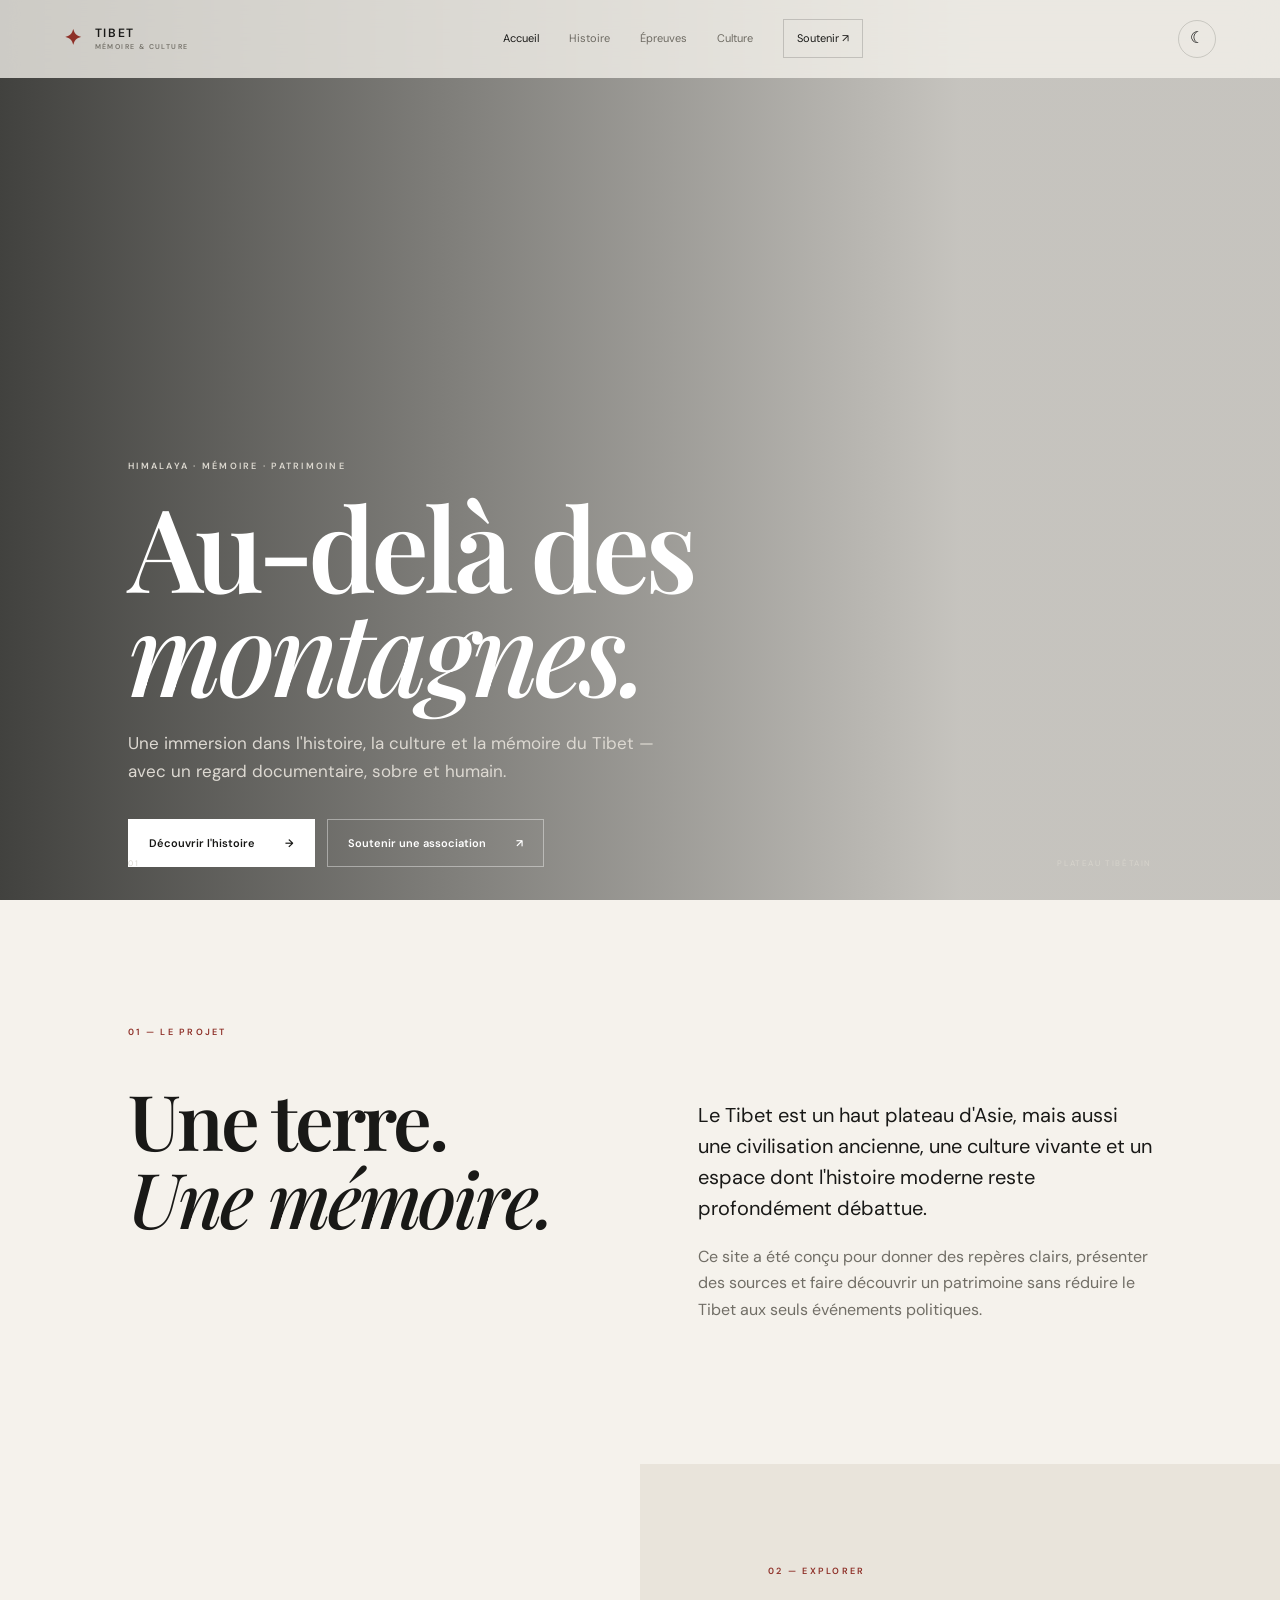
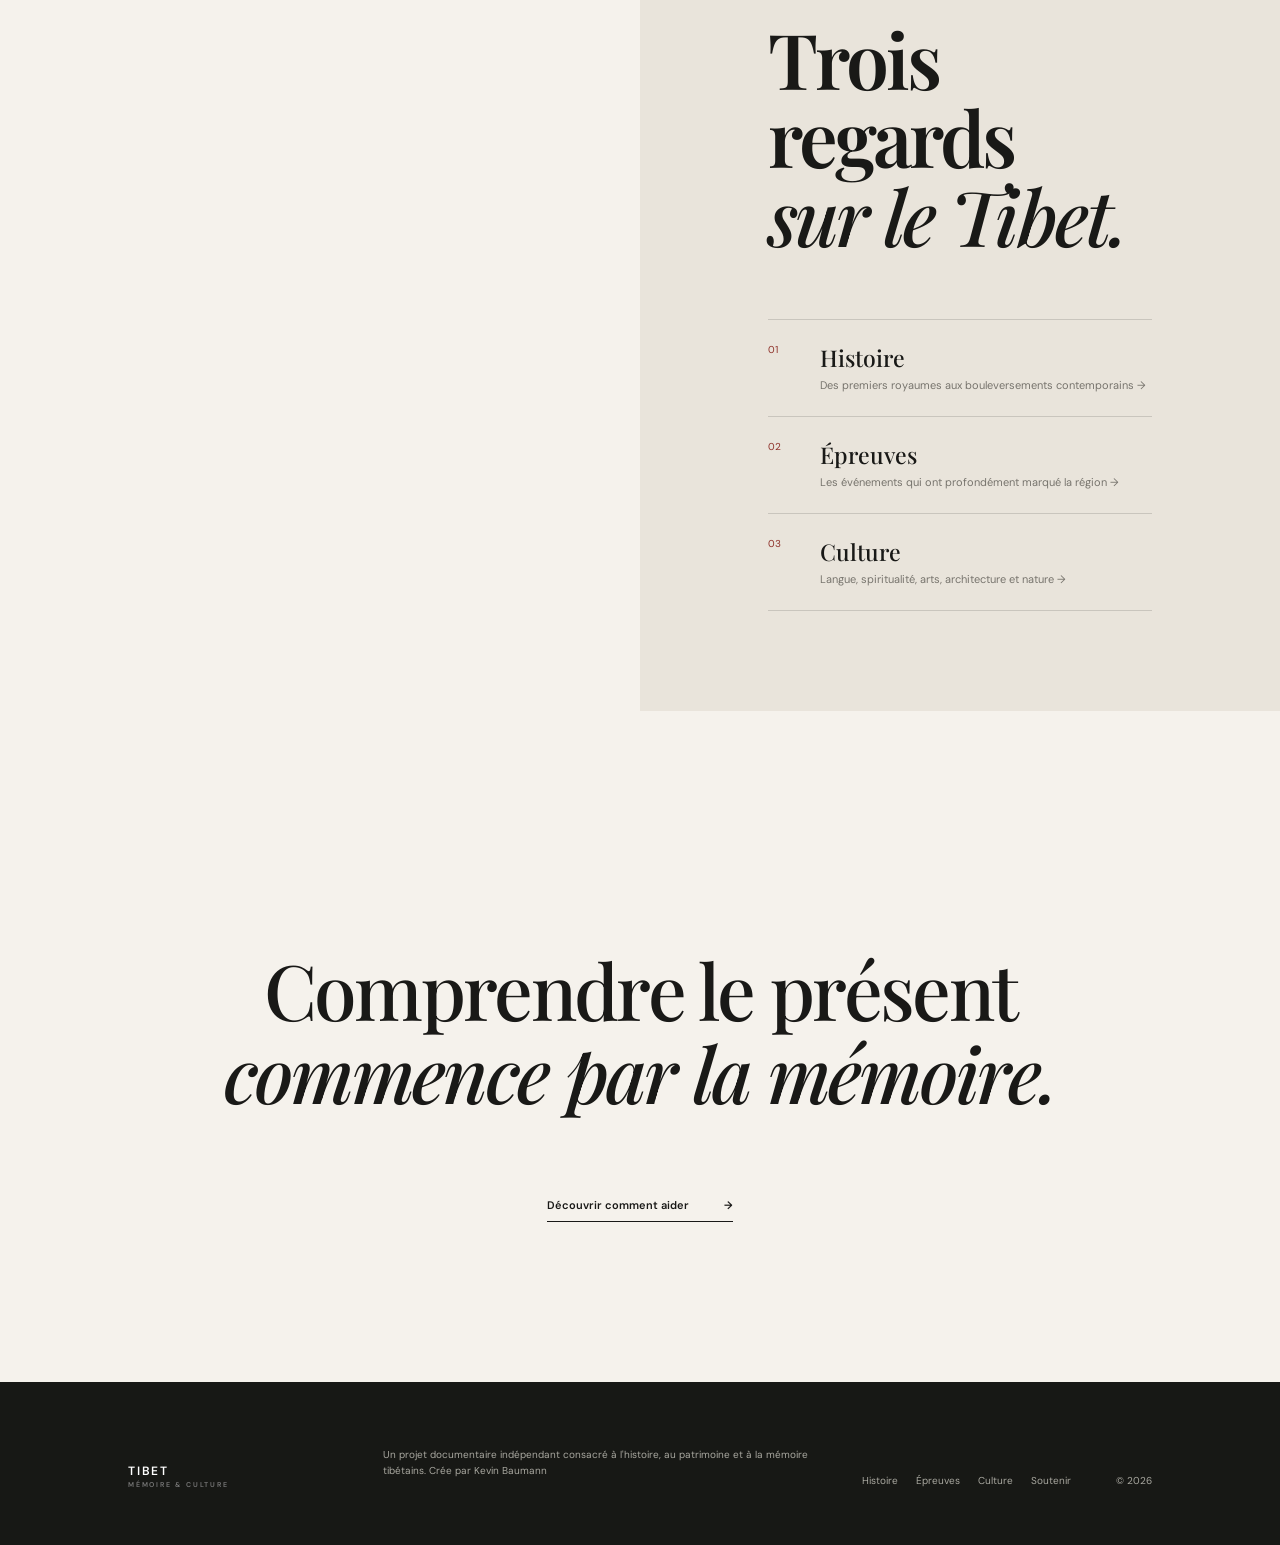
==== commit a2a6710a: "Update index.html" ====
--- a/index.html
+++ b/index.html
@@ -31,8 +31,8 @@
 <section class="statement section reveal"><p class="giant">Comprendre le présent<br><em>commence par la mémoire.</em></p><a class="text-link" href="soutenir.html">Découvrir comment aider <span>→</span></a></section>
 </main><footer class="footer">
   <div class="footer-brand">TIBET<br><small>MÉMOIRE & CULTURE</small></div>
-  <p>Un projet documentaire indépendant consacré à l'histoire, au patrimoine et à la mémoire tibétains.</p>
+  <p>Un projet documentaire indépendant consacré à l'histoire, au patrimoine et à la mémoire tibétains. Crée par Kevin Baumann</p>
   <div class="footer-links"><a href="histoire.html">Histoire</a><a href="epreuves.html">Épreuves</a><a href="culture.html">Culture</a><a href="soutenir.html">Soutenir</a></div>
   <span>© 2026</span>
 </footer>
-<script src="script.js"></script></body></html>+<script src="script.js"></script></body></html>
